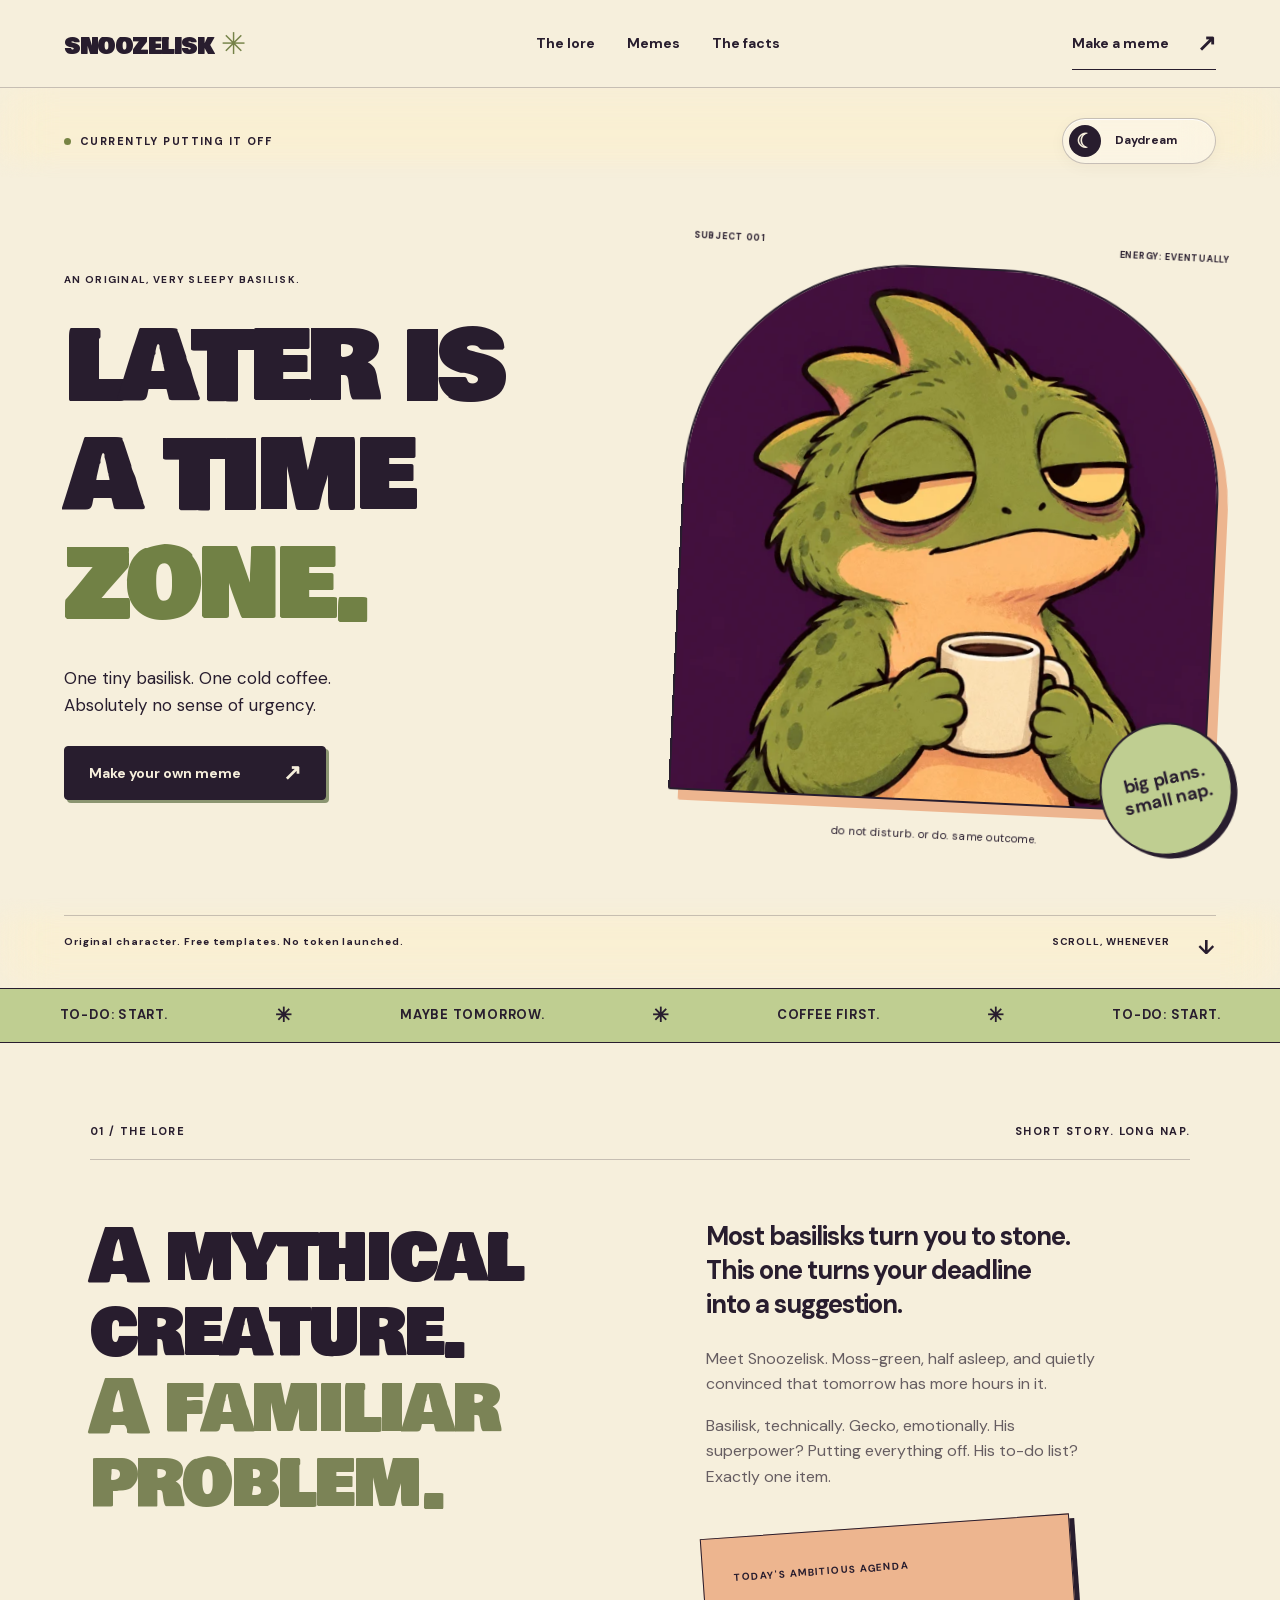
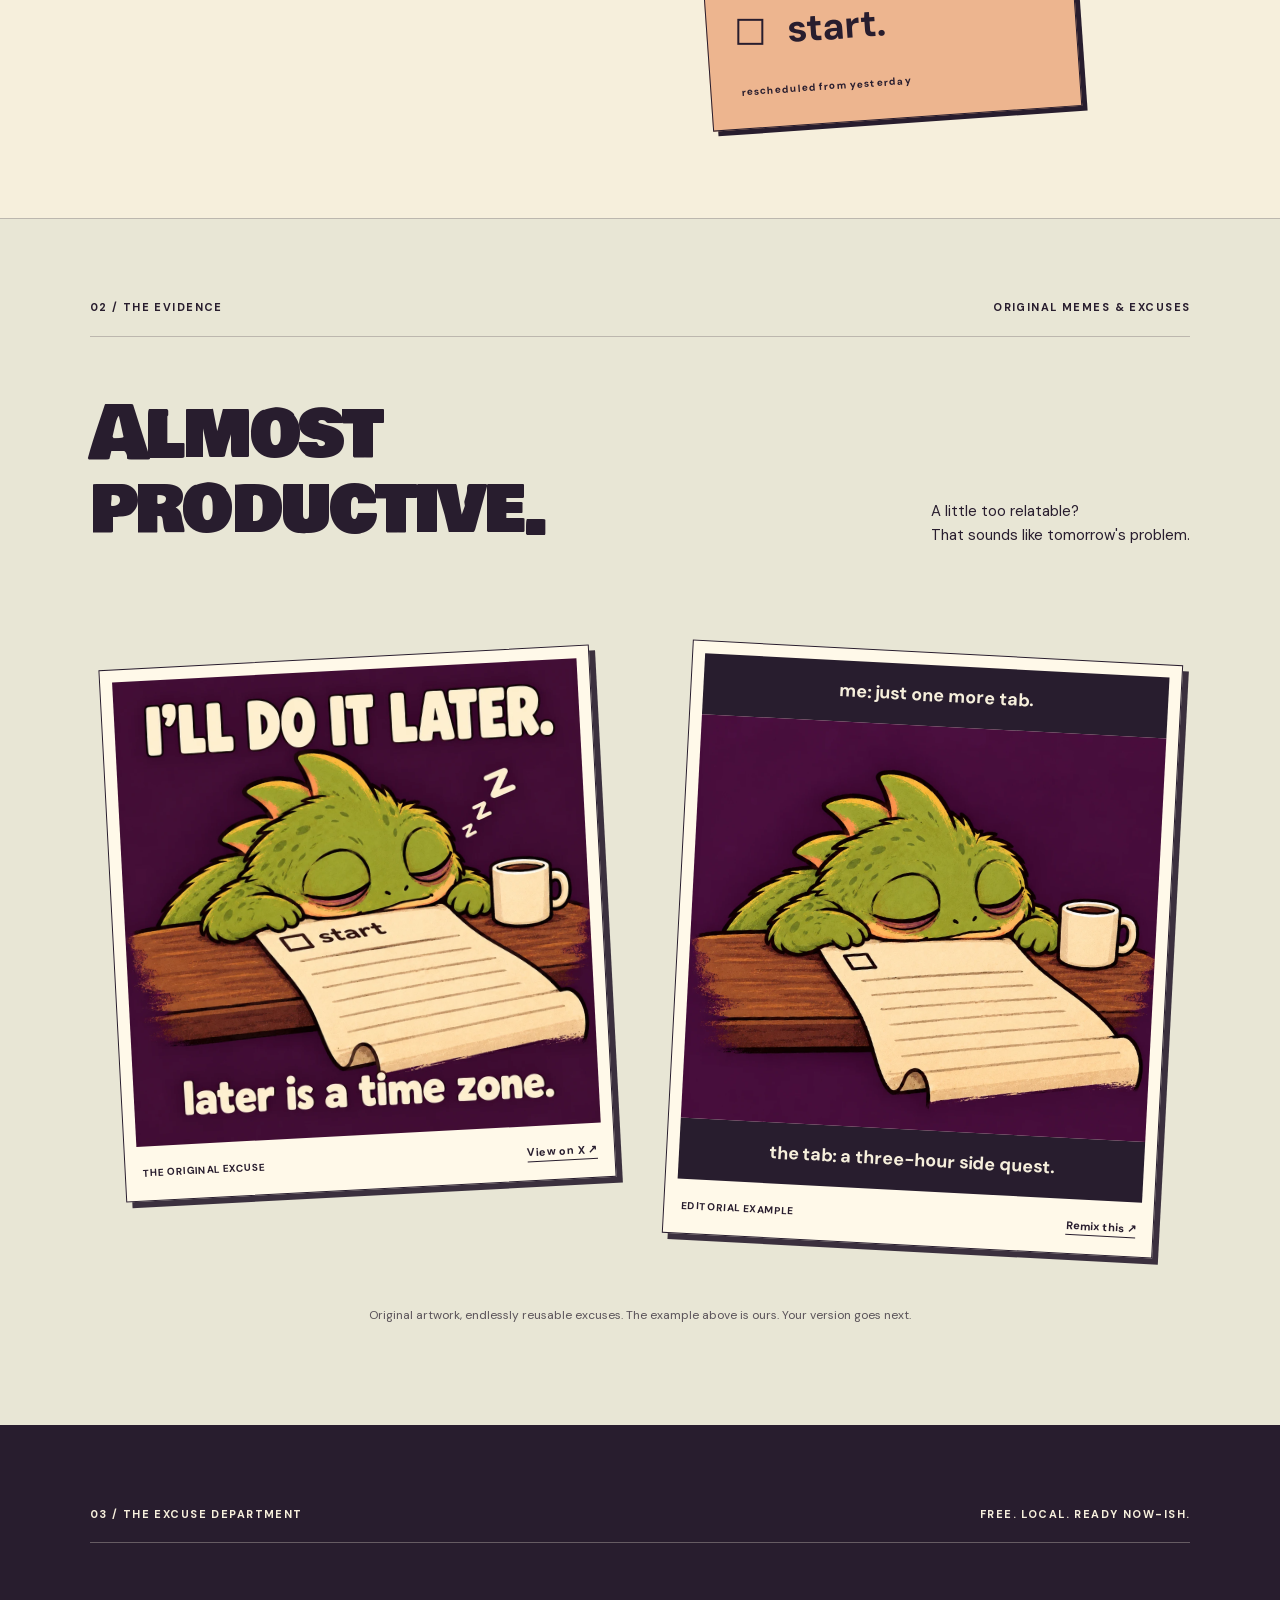
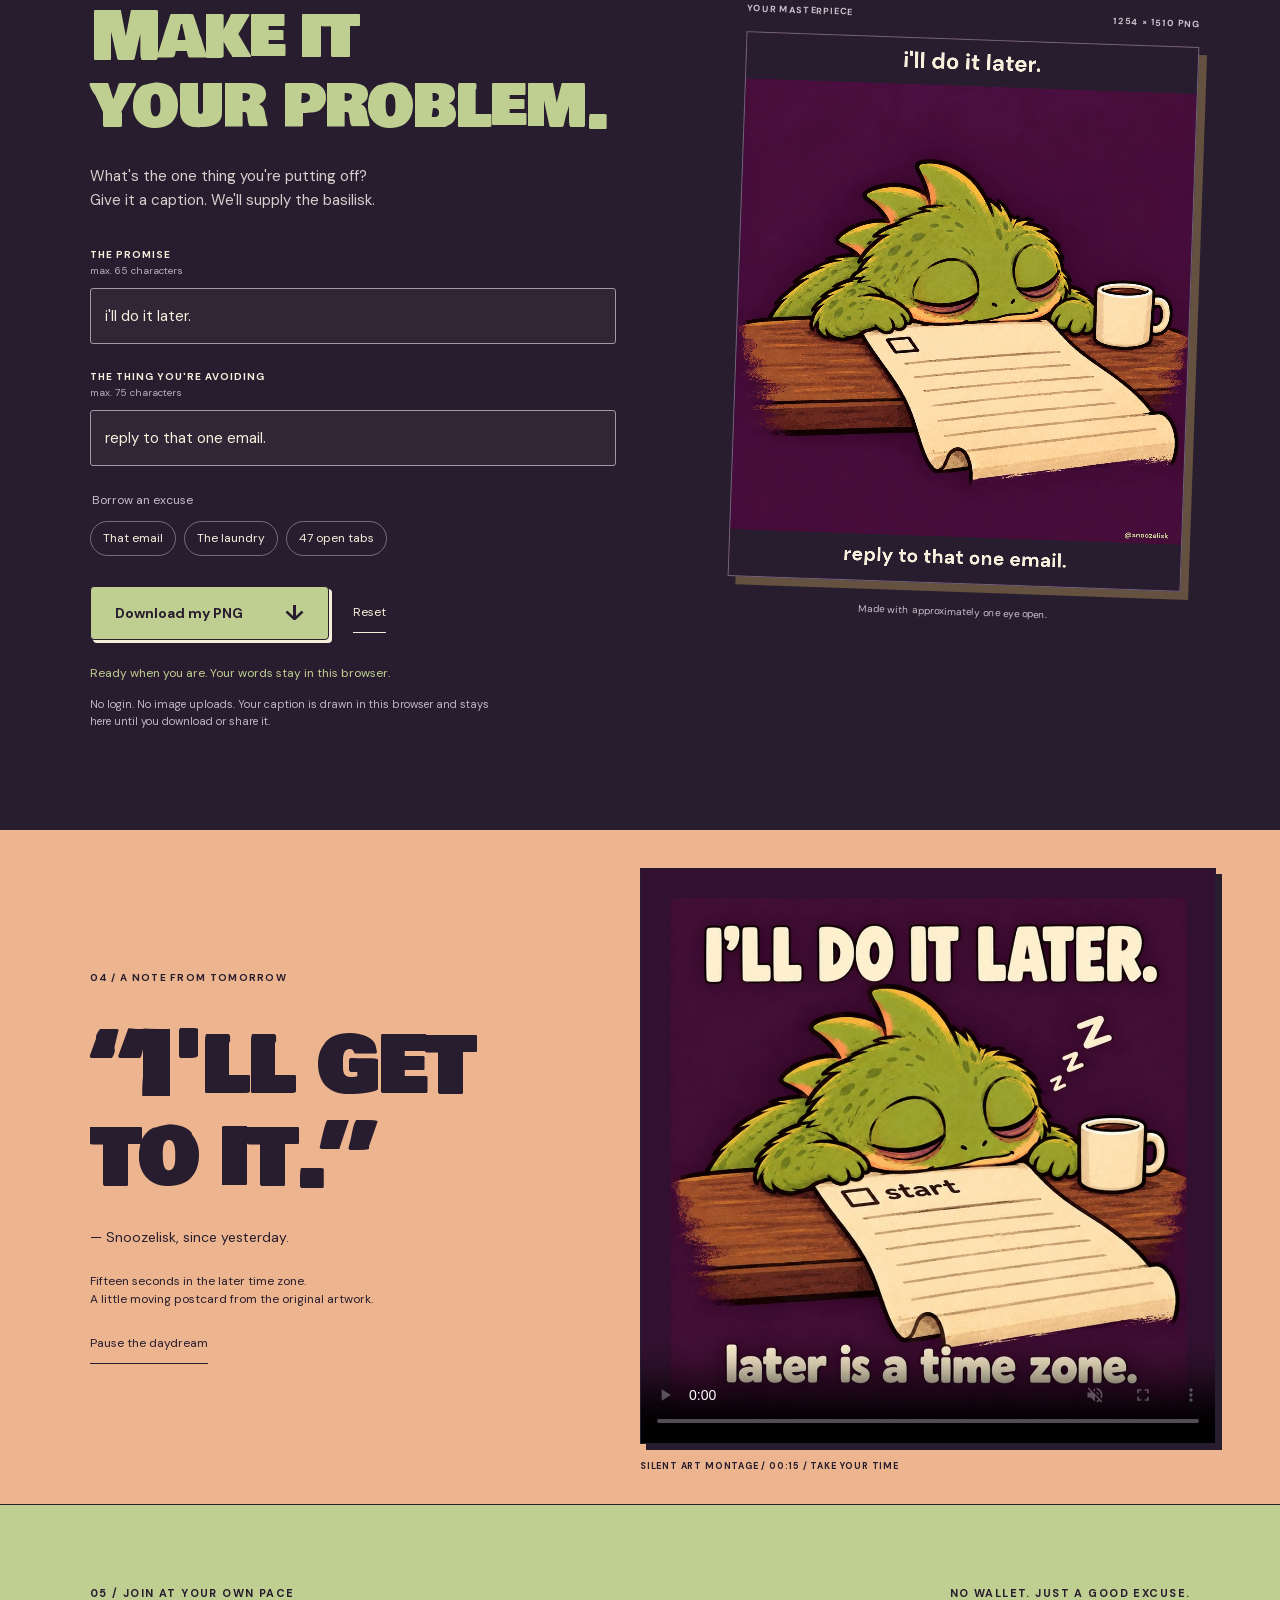
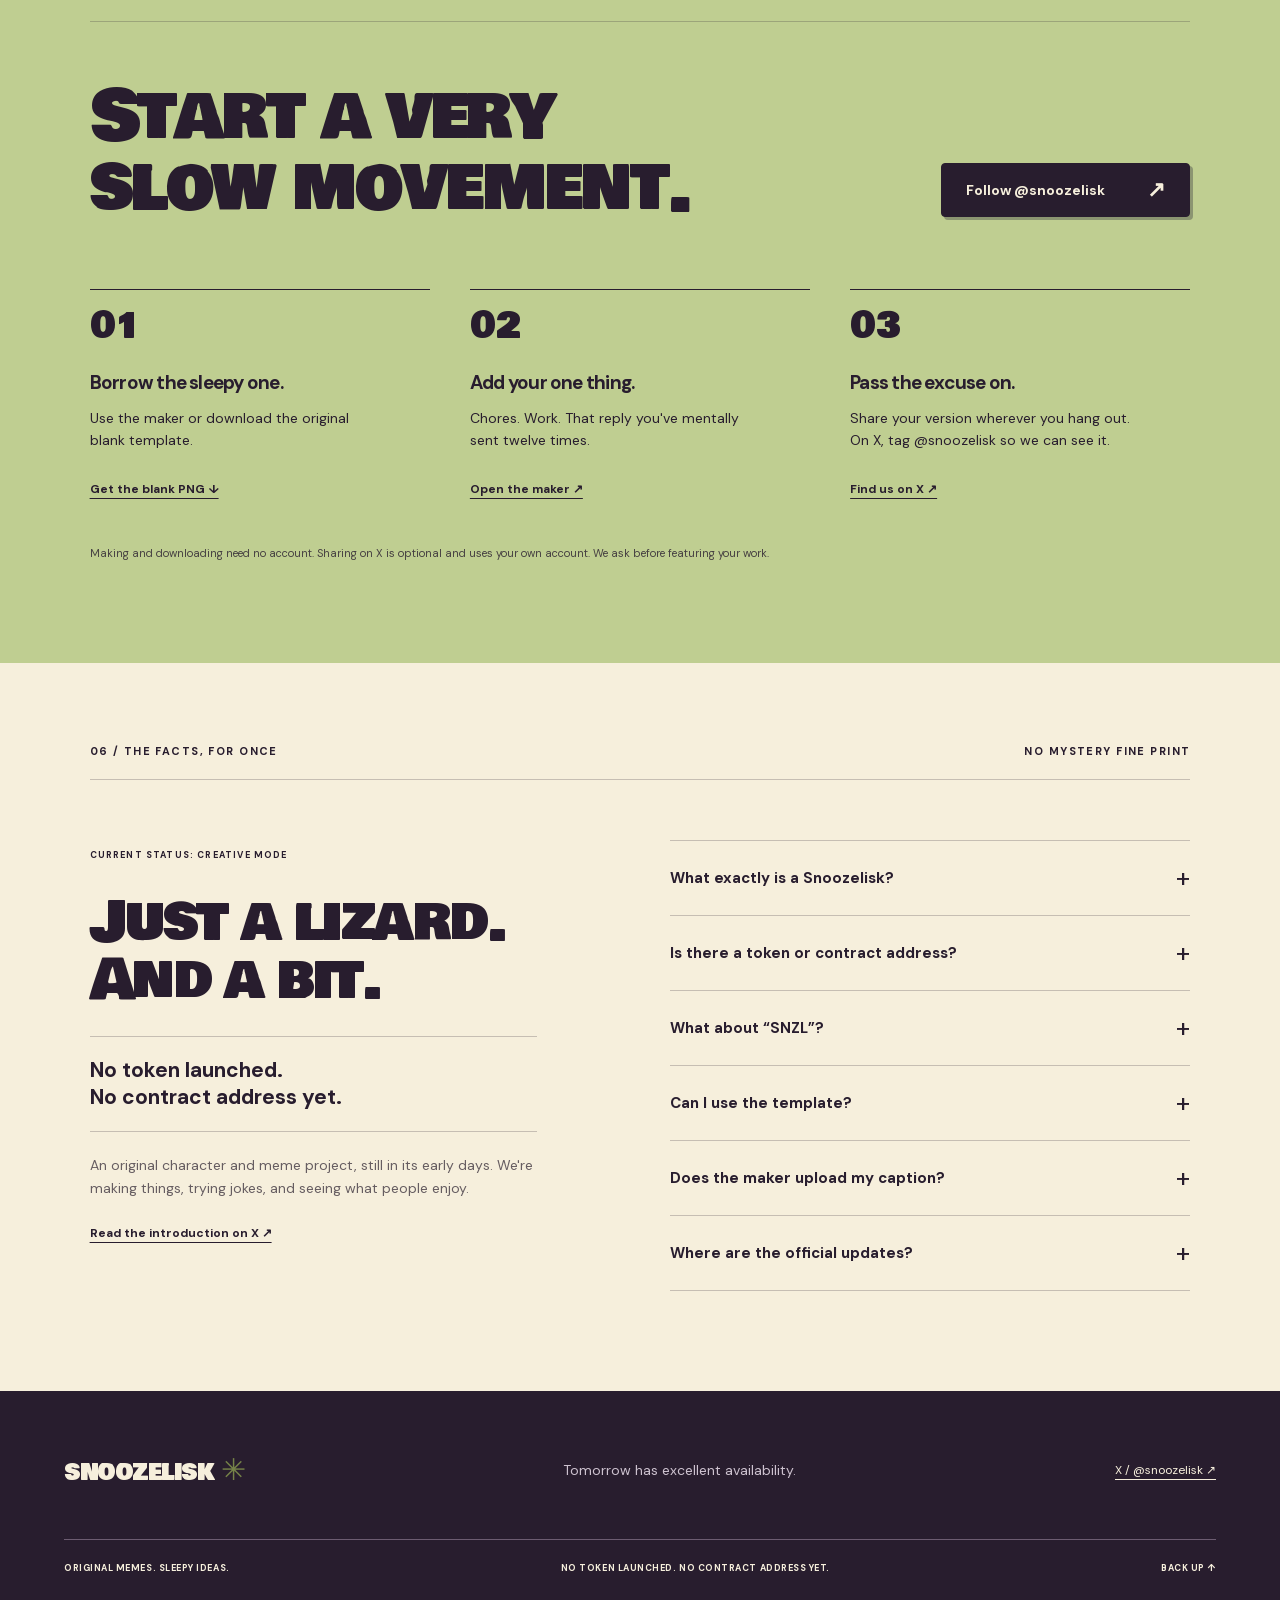
==== index.html @ fc643fb5 "Update Site source" ====
<!doctype html>
<html lang="en" data-theme="day">
<head>
  <meta charset="utf-8">
  <meta name="viewport" content="width=device-width, initial-scale=1">
  <meta name="theme-color" content="#f6efdc">
  <title>SNOOZELISK — later is a time zone.</title>
  <meta name="description" content="Meet the basilisk that puts everything off until tomorrow. Original memes, sleepy ideas, and a free local meme maker. No token launched.">
  <meta property="og:title" content="SNOOZELISK — later is a time zone.">
  <meta property="og:description" content="Original memes. Sleepy ideas. Make your own version. No token launched. No contract address yet.">
  <meta property="og:type" content="website">
  <meta property="og:url" content="https://snoozelisk.wittybead16.chatgpt.site">
  <meta property="og:image" content="https://snoozelisk.wittybead16.chatgpt.site/assets/images/banner.webp">
  <meta name="twitter:card" content="summary_large_image">
  <meta name="twitter:site" content="@snoozelisk">
  <link rel="icon" href="assets/images/favicon.png" type="image/png">
  <link rel="stylesheet" href="assets/fonts/fonts.css">
  <link rel="preload" href="assets/fonts/bowlby-one-sc-400-latin.woff2" as="font" type="font/woff2" crossorigin>
  <link rel="stylesheet" href="style.css">
  <script defer src="script.js"></script>
</head>
<body>
<a class="skip-link" href="#main">Skip to content</a>
<header class="site-header">
  <a class="wordmark" href="#" aria-label="Snoozelisk home">snoozelisk<span aria-hidden="true">✳</span></a>
  <nav aria-label="Main navigation"><a href="#lore">The lore</a><a href="#memes">Memes</a><a href="#status">The facts</a></nav>
  <a class="nav-cta" href="#maker">Make a meme <span aria-hidden="true">↗</span></a>
</header>
<main id="main">
  <section class="hero" aria-labelledby="hero-title">
    <div class="blur-overlay blur-overlay-top"></div><div class="blur-overlay blur-overlay-bottom"></div>
    <div class="hero-bg bg-back" aria-hidden="true"></div><div class="hero-bg bg-front" aria-hidden="true"></div>
    <div class="hero-top"><p class="eyebrow"><span class="status-dot"></span> CURRENTLY PUTTING IT OFF</p>
      <button id="theme-toggle" class="glass-toggle" type="button" aria-pressed="false" aria-label="Toggle night theme"><span class="toggle-orbit" aria-hidden="true">☾</span><span class="toggle-label">Daydream</span></button>
    </div>
    <div class="hero-layout">
      <div class="hero-copy"><p class="eyebrow">AN ORIGINAL, VERY SLEEPY BASILISK.</p><h1 id="hero-title">later is<br>a time<br><span>zone.</span></h1><p class="hero-description">One tiny basilisk. One cold coffee.<br>Absolutely no sense of urgency.</p><a class="button button-dark" href="#maker">Make your own meme <span aria-hidden="true">↗</span></a></div>
      <div class="hero-portrait"><div class="portrait-caption"><span>SUBJECT 001</span><span>ENERGY: EVENTUALLY</span></div><img src="assets/images/avatar.webp" width="640" height="640" alt="Snoozelisk, a sleepy moss-green basilisk holding a coffee cup, with half-closed eyes and a peach belly." fetchpriority="high"><span class="hero-sticker">big plans.<br>small nap.</span><p>do not disturb. or do. same outcome.</p></div>
    </div>
    <div class="hero-bottom"><p>Original character. Free templates. No token launched.</p><a href="#lore">SCROLL, WHENEVER <span aria-hidden="true">↓</span></a></div>
  </section>
  <div class="ticker" aria-hidden="true"><span>TO-DO: START.</span><span>✳</span><span>MAYBE TOMORROW.</span><span>✳</span><span>COFFEE FIRST.</span><span>✳</span><span>TO-DO: START.</span></div>

  <section id="lore" class="lore section-wrap" aria-labelledby="lore-title">
    <div class="section-label"><span>01 / THE LORE</span><span>SHORT STORY. LONG NAP.</span></div>
    <div class="lore-grid"><h2 id="lore-title">A mythical<br>creature.<br><span>A familiar<br>problem.</span></h2><div class="lore-text"><p class="lead">Most basilisks turn you to stone.<br>This one turns your deadline<br>into a suggestion.</p><p>Meet Snoozelisk. Moss-green, half asleep, and quietly convinced that tomorrow has more hours in it.</p><p>Basilisk, technically. Gecko, emotionally. His superpower? Putting everything off. His to-do list? Exactly one item.</p><div class="todo-note"><span class="note-label">TODAY'S AMBITIOUS AGENDA</span><p><span class="checkbox" aria-hidden="true"></span> start.</p><span class="note-foot">rescheduled from yesterday</span></div></div></div>
  </section>

  <section id="memes" class="memes section-wrap" aria-labelledby="memes-title">
    <div class="section-label"><span>02 / THE EVIDENCE</span><span>ORIGINAL MEMES &amp; EXCUSES</span></div>
    <div class="section-heading"><h2 id="memes-title">Almost<br>productive.</h2><p>A little too relatable?<br>That sounds like tomorrow's problem.</p></div>
    <div class="meme-grid"><figure class="meme-card original"><img src="assets/images/original-meme.webp" width="1100" height="1100" alt="Original Snoozelisk meme: I'll do it later. Later is a time zone." loading="lazy"><figcaption><span>THE ORIGINAL EXCUSE</span><a href="https://x.com/snoozelisk/status/2111719798077849655" target="_blank" rel="noopener noreferrer" aria-label="View the original Snoozelisk meme on X, opens a new tab">View on X ↗</a></figcaption></figure>
    <figure class="meme-card example"><div class="example-caption">me: just one more tab.</div><img src="assets/images/template.webp" width="1254" height="1254" alt="Snoozelisk asleep over his unfinished to-do list beside a coffee cup." loading="lazy"><div class="example-caption bottom-caption">the tab: a three-hour side quest.</div><figcaption><span>EDITORIAL EXAMPLE</span><button class="remix-button" type="button" data-remix-headline="me: just one more tab." data-remix-task="the tab: a three-hour side quest.">Remix this ↗</button></figcaption></figure></div>
    <p class="gallery-note">Original artwork, endlessly reusable excuses. The example above is ours. Your version goes next.</p>
  </section>

  <section id="maker" class="maker section-wrap" aria-labelledby="maker-title">
    <div class="section-label"><span>03 / THE EXCUSE DEPARTMENT</span><span>FREE. LOCAL. READY NOW-ISH.</span></div>
    <div class="maker-grid"><div class="maker-controls"><h2 id="maker-title">Make it<br>your problem.</h2><p>What's the one thing you're putting off?<br>Give it a caption. We'll supply the basilisk.</p>
      <div class="maker-form"><label for="meme-headline">THE PROMISE <span>max. 65 characters</span></label><input id="meme-headline" type="text" maxlength="65" value="i'll do it later." autocomplete="off" spellcheck="true"><label for="meme-task">THE THING YOU'RE AVOIDING <span>max. 75 characters</span></label><input id="meme-task" type="text" maxlength="75" value="reply to that one email." autocomplete="off" spellcheck="true"><fieldset><legend>Borrow an excuse</legend><div class="prompt-buttons"><button type="button" data-prompt="reply to that one email." aria-pressed="false">That email</button><button type="button" data-prompt="fold the laundry. eventually." aria-pressed="false">The laundry</button><button type="button" data-prompt="close my 47 open tabs." aria-pressed="false">47 open tabs</button></div></fieldset><div class="maker-actions"><button class="button button-green" id="download-meme" type="button" disabled>Download my PNG <span aria-hidden="true">↓</span></button><button id="reset-meme" class="text-button" type="button">Reset</button></div><p id="maker-status" class="maker-status" role="status">Loading the sleepy one…</p><p class="privacy-note">No login. No image uploads. Your caption is drawn in this browser and stays here until you download or share it.</p></div>
    </div><div class="canvas-wrap"><div class="preview-label"><span>YOUR MASTERPIECE</span><span>1254 × 1510 PNG</span></div><canvas id="meme-canvas" width="1254" height="1510" role="img" aria-label="Live meme preview. Your promise appears above Snoozelisk and your task appears below.">Your browser does not support the canvas preview. You can download the blank template instead.</canvas><p>Made with approximately one eye open.</p></div></div>
    <noscript><p>The meme maker needs JavaScript to draw your caption locally. <a href="assets/images/snoozelisk-template.png" download>Download the blank template</a> and add your own text.</p></noscript>
  </section>

  <section class="field-note" aria-labelledby="field-title"><div class="field-copy"><p class="eyebrow">04 / A NOTE FROM TOMORROW</p><h2 id="field-title">“I'll get<br>to it.”</h2><p>— Snoozelisk, since yesterday.</p><p class="film-description">Fifteen seconds in the later time zone.<br>A little moving postcard from the original artwork.</p><button class="text-button" id="motion-toggle" type="button" aria-pressed="false">Pause the daydream</button></div><div class="film-wrap"><video id="brand-film" width="1080" height="1080" poster="assets/images/film-poster.jpg" preload="none" muted loop playsinline controls aria-label="Silent fifteen-second Snoozelisk art montage"><source src="assets/videos/brand-animatic.mp4" type="video/mp4">Your browser does not support this video. The original art is shown in the meme gallery.</video><p>SILENT ART MONTAGE / 00:15 / TAKE YOUR TIME</p></div></section>

  <section id="join" class="join section-wrap" aria-labelledby="join-title"><div class="section-label"><span>05 / JOIN AT YOUR OWN PACE</span><span>NO WALLET. JUST A GOOD EXCUSE.</span></div><div class="join-top"><h2 id="join-title">Start a very<br>slow movement.</h2><a class="button button-dark" href="https://x.com/snoozelisk" target="_blank" rel="noopener noreferrer">Follow @snoozelisk <span aria-hidden="true">↗</span><span class="sr-only"> on X, opens a new tab</span></a></div><ol class="join-steps"><li><span>01</span><h3>Borrow the sleepy one.</h3><p>Use the maker or download the original blank template.</p><a href="assets/images/snoozelisk-template.png" download>Get the blank PNG ↓</a></li><li><span>02</span><h3>Add your one thing.</h3><p>Chores. Work. That reply you've mentally sent twelve times.</p><a href="#maker">Open the maker ↗</a></li><li><span>03</span><h3>Pass the excuse on.</h3><p>Share your version wherever you hang out. On X, tag @snoozelisk so we can see it.</p><a href="https://x.com/snoozelisk" target="_blank" rel="noopener noreferrer">Find us on X ↗<span class="sr-only">, opens a new tab</span></a></li></ol><p class="join-foot">Making and downloading need no account. Sharing on X is optional and uses your own account. We ask before featuring your work.</p></section>

  <section id="status" class="facts section-wrap" aria-labelledby="facts-title"><div class="section-label"><span>06 / THE FACTS, FOR ONCE</span><span>NO MYSTERY FINE PRINT</span></div><div class="facts-grid"><div class="status-card"><span class="eyebrow">CURRENT STATUS: CREATIVE MODE</span><h2 id="facts-title">Just a lizard.<br>And a bit.</h2><p class="status-statement">No token launched.<br>No contract address yet.</p><p>An original character and meme project, still in its early days. We're making things, trying jokes, and seeing what people enjoy.</p><a href="https://x.com/snoozelisk/status/2111719684890632673" target="_blank" rel="noopener noreferrer">Read the introduction on X ↗<span class="sr-only">, opens a new tab</span></a></div><div class="faq"><details><summary>What exactly is a Snoozelisk?</summary><p>A newly created sleepy basilisk with one superpower: postponing everything until tomorrow. Original artwork, everyday procrastination, and open meme templates.</p></details><details><summary>Is there a token or contract address?</summary><p>No. No token has been launched and no contract address exists for this project. This site has no wallet connection, token sale, or price chart. There is no promised launch date.</p></details><details><summary>What about “SNZL”?</summary><p>SNZL is only a possible ticker idea. It does not identify a launched Snoozelisk token. A name or ticker alone is never an official project announcement.</p></details><details><summary>Can I use the template?</summary><p>Yes, make and share your own Snoozelisk memes with these templates. Credit @snoozelisk and don't imply official endorsement. For commercial use, contact the project through the official X account first.</p></details><details><summary>Does the maker upload my caption?</summary><p>No. The maker draws the image locally in your browser. There is no login, upload endpoint, or analytics script. Only downloading creates a file on your device. The hosting platform may process operational access data.</p></details><details><summary>Where are the official updates?</summary><p>On <a href="https://x.com/snoozelisk" target="_blank" rel="noopener noreferrer">@snoozelisk on X<span class="sr-only">, opens a new tab</span></a>. We don't announce updates through unsolicited DMs. This page makes no claims about popularity, partnerships, or future returns.</p></details></div></div></section>
</main>
<footer class="site-footer"><div class="footer-top"><a class="wordmark" href="#">snoozelisk<span aria-hidden="true">✳</span></a><p>Tomorrow has excellent availability.</p><a href="https://x.com/snoozelisk" target="_blank" rel="noopener noreferrer">X / @snoozelisk ↗<span class="sr-only">, opens a new tab</span></a></div><div class="footer-bottom"><span>ORIGINAL MEMES. SLEEPY IDEAS.</span><span>NO TOKEN LAUNCHED. NO CONTRACT ADDRESS YET.</span><a href="#main">BACK UP ↑</a></div></footer>
</body></html>
---- assets/fonts/fonts.css ----
/* Self-hosted via download-google-fonts skill. Do not edit manually. */

@font-face {
  font-family: 'Bowlby One SC';
  font-style: normal;
  font-weight: 400;
  font-display: swap;
  src: url(./bowlby-one-sc-400-latin.woff2) format('woff2');
  unicode-range: U+0000-00FF, U+0131, U+0152-0153, U+02BB-02BC, U+02C6, U+02DA, U+02DC, U+0304, U+0308, U+0329, U+2000-206F, U+20AC, U+2122, U+2191, U+2193, U+2212, U+2215, U+FEFF, U+FFFD;
}

@font-face {
  font-family: 'DM Sans';
  font-style: normal;
  font-weight: 400;
  font-display: swap;
  src: url(./dm-sans-400-latin.woff2) format('woff2');
  unicode-range: U+0000-00FF, U+0131, U+0152-0153, U+02BB-02BC, U+02C6, U+02DA, U+02DC, U+0304, U+0308, U+0329, U+2000-206F, U+20AC, U+2122, U+2191, U+2193, U+2212, U+2215, U+FEFF, U+FFFD;
}

@font-face {
  font-family: 'DM Sans';
  font-style: normal;
  font-weight: 700;
  font-display: swap;
  src: url(./dm-sans-700-latin.woff2) format('woff2');
  unicode-range: U+0000-00FF, U+0131, U+0152-0153, U+02BB-02BC, U+02C6, U+02DA, U+02DC, U+0304, U+0308, U+0329, U+2000-206F, U+20AC, U+2122, U+2191, U+2193, U+2212, U+2215, U+FEFF, U+FFFD;
}
---- style.css ----
:root{--cream:#f6efdc;--ink:#281d2e;--moss:#bfce91;--peach:#edb58f;--paper:#fff9e9;--muted:#665d61;--line:rgba(40,29,46,.23);--pull-easing:cubic-bezier(.32,0,.67,0);--return-easing:cubic-bezier(.175,.885,.32,1.4);--active-toggle:#f5f8ea;color-scheme:light;--page:var(--cream);--foreground:var(--ink)}
*{box-sizing:border-box}html{scroll-behavior:smooth;scroll-padding-top:90px}body{margin:0;background:var(--page);color:var(--foreground);font:400 16px/1.6 'DM Sans',sans-serif;-webkit-font-smoothing:antialiased}button,input{font:inherit}a{color:inherit;text-underline-offset:5px}button,a{-webkit-tap-highlight-color:transparent}button{cursor:pointer}button:disabled{cursor:wait;opacity:.65}img,video{max-width:100%;display:block}img{height:auto}h1,h2,h3,p,figure{margin:0}h1,h2{font-family:'Bowlby One SC',sans-serif;font-weight:400;line-height:1.03;letter-spacing:-.045em}h2{font-size:clamp(44px,5.7vw,84px)}h3{font-size:22px;line-height:1.25}a:focus-visible,button:focus-visible,input:focus-visible,summary:focus-visible{outline:3px solid currentColor;outline-offset:6px}.sr-only{position:absolute;width:1px;height:1px;padding:0;overflow:hidden;clip:rect(0,0,0,0);white-space:nowrap;border:0}.skip-link{position:fixed;top:-100px;left:20px;padding:12px;background:var(--moss);color:var(--ink);z-index:99}.skip-link:focus{top:10px}.site-header{height:88px;padding:0 5%;display:flex;align-items:center;justify-content:space-between;border-bottom:1px solid var(--line);gap:24px;background:var(--page)}.wordmark{font-family:'Bowlby One SC',sans-serif;text-decoration:none;font-size:25px;letter-spacing:-1.5px;white-space:nowrap}.wordmark span{color:#758248;margin-left:8px;font-size:30px}.site-header nav{display:flex;gap:32px;font-size:14px;font-weight:700}.site-header nav a{text-decoration:none}.site-header nav a:hover{text-decoration:underline}.nav-cta{font-size:14px;font-weight:700;text-decoration:none;display:flex;gap:28px;align-items:center;border-bottom:1px solid;padding:8px 0}.nav-cta span{font-size:23px}.eyebrow,.section-label,.hero-bottom,.portrait-caption,.preview-label,.footer-bottom{font-size:11px;font-weight:700;letter-spacing:.13em;line-height:1.5}.hero{position:relative;width:100%;height:100vh;min-height:790px;max-height:1160px;overflow:hidden;padding:30px 5% 26px;display:flex;flex-direction:column;background:var(--cream);color:var(--ink)}.hero-bg{position:absolute;inset:0;background-size:cover;background-position:center;z-index:1;pointer-events:none}.bg-back{background-color:#e8dec9}.bg-front{background:var(--cream)}.bg-front{transition:transform .5s var(--return-easing),opacity .5s ease}.pull-down{transform:translateY(20vh) scale(1.1)!important;opacity:.8!important;transition:transform .3s var(--pull-easing),opacity .3s ease!important}.blur-overlay{position:absolute;left:0;width:100%;height:10vh;z-index:2;pointer-events:none;backdrop-filter:blur(25px) saturate(1.5);-webkit-backdrop-filter:blur(25px) saturate(1.5)}.blur-overlay-top{top:0;mask-image:linear-gradient(to bottom,black 70%,transparent 100%);-webkit-mask-image:linear-gradient(to bottom,black 70%,transparent 100%)}.blur-overlay-bottom{bottom:0;mask-image:linear-gradient(to top,black 70%,transparent 100%);-webkit-mask-image:linear-gradient(to top,black 70%,transparent 100%)}.hero-top,.hero-layout,.hero-bottom{position:relative;z-index:3}.hero-top{display:flex;align-items:center;justify-content:space-between}.hero-top .eyebrow{display:flex;align-items:center;gap:9px}.status-dot{display:inline-block;width:7px;height:7px;border-radius:100%;background:#778444}.glass-toggle{display:flex;align-items:center;gap:14px;min-width:154px;padding:6px 18px 6px 6px;border:1px solid rgba(40,29,46,.25);border-radius:100px;background:rgba(255,255,255,.35);box-shadow:inset 0 1px 0 rgba(255,255,255,.8),0 3px 16px rgba(40,29,46,.04);backdrop-filter:blur(16px);-webkit-backdrop-filter:blur(16px);font-size:12px;font-weight:700;color:inherit}.toggle-orbit{width:32px;height:32px;background:var(--ink);color:var(--cream);border-radius:50%;display:grid;place-items:center;font-size:20px}.hero-layout{display:grid;grid-template-columns:1fr 1fr;gap:7%;align-items:center;flex:1;padding:26px 0 32px}.hero-copy>.eyebrow{margin-bottom:25px;font-size:10px}.hero h1{font-size:clamp(78px,8.6vw,138px);line-height:.99;letter-spacing:-.055em}.hero h1 span{color:#718145}.hero-description{margin:26px 0 28px;font-size:17px;line-height:1.55}.button{min-height:54px;display:inline-flex;align-items:center;justify-content:space-between;gap:42px;padding:15px 24px;border:1.5px solid var(--ink);border-radius:4px;text-decoration:none;font-size:14px;font-weight:700;box-shadow:3px 3px 0 var(--ink);transition:transform .2s,box-shadow .2s}.button:hover{transform:translate(2px,2px);box-shadow:1px 1px 0 var(--ink)}.button span[aria-hidden]{font-size:22px;line-height:1}.button-dark{background:var(--ink);color:var(--cream);box-shadow:3px 3px 0 #8b9571}.button-green{background:var(--moss);color:var(--ink);box-shadow:3px 3px 0 var(--cream)}.hero-portrait{position:relative;transform:rotate(2.7deg);margin-top:14px}.hero-portrait>img{width:100%;border:2px solid var(--ink);border-radius:42% 42% 2px 2px;box-shadow:10px 10px 0 var(--peach)}.portrait-caption{display:flex;justify-content:space-between;font-size:9px;letter-spacing:.08em;margin-bottom:12px}.hero-portrait>p{font-size:11px;text-align:center;margin-top:25px;letter-spacing:.04em}.hero-sticker{position:absolute;right:-28px;bottom:0;display:grid;align-content:center;text-align:center;width:133px;height:133px;background:var(--moss);color:var(--ink);border:2px solid var(--ink);border-radius:50%;font-size:18px;line-height:1.15;font-weight:700;transform:rotate(-16deg);box-shadow:4px 4px 0 var(--ink)}.hero-bottom{display:flex;justify-content:space-between;border-top:1px solid var(--line);padding-top:18px;font-size:10px;letter-spacing:.09em}.hero-bottom a{text-decoration:none;display:flex;gap:28px}.hero-bottom a span{font-size:19px}.ticker{display:flex;justify-content:space-around;gap:36px;padding:16px 24px;background:var(--moss);color:var(--ink);border-top:1.5px solid var(--ink);border-bottom:1.5px solid var(--ink);overflow:hidden;white-space:nowrap;font-size:13px;letter-spacing:.06em;font-weight:700}.ticker span:nth-child(even){font-size:20px;line-height:1}.section-wrap{padding:80px 7% 100px}.section-label{display:flex;justify-content:space-between;padding-bottom:20px;border-bottom:1px solid var(--line);margin-bottom:60px}.lore-grid{display:grid;grid-template-columns:1fr 1fr;gap:12%}.lore h2 span{color:#7b8356}.lore-text .lead{font-size:26px;line-height:1.3;letter-spacing:-.04em;font-weight:700;margin-bottom:24px}.lore-text>p:not(.lead){max-width:410px;color:var(--muted);margin-bottom:16px}.todo-note{padding:25px 30px;margin:36px 4% 0 0;max-width:370px;background:var(--peach);color:var(--ink);transform:rotate(-4deg);border:1px solid var(--ink);box-shadow:5px 5px 0 var(--ink)}.note-label,.note-foot{font-size:10px;letter-spacing:.09em;font-weight:700}.todo-note p{font-size:38px;font-weight:700;line-height:1.3;margin:20px 0}.checkbox{display:inline-block;width:26px;height:26px;border:2px solid;margin-right:15px;transform:rotate(4deg)}.memes{background:#e8e6d5;color:var(--ink);border-top:1px solid var(--line)}.section-heading{display:flex;align-items:flex-end;justify-content:space-between;gap:32px;margin-bottom:55px}.section-heading>p{font-size:15px;max-width:300px}.meme-grid{display:grid;grid-template-columns:1fr 1fr;gap:7%;align-items:center;padding:0 2%}.meme-card{background:var(--paper);padding:12px 12px 0;border:1.5px solid var(--ink);box-shadow:6px 6px 0 rgba(40,29,46,.9);transform:rotate(-3deg)}.meme-card.example{transform:rotate(3deg);margin-top:50px}.meme-card img{width:100%}.meme-card figcaption{padding:18px 5px;display:flex;align-items:center;justify-content:space-between;gap:12px;font-size:10px;font-weight:700;letter-spacing:.04em}.meme-card figcaption a{font-size:11px;white-space:nowrap}.example-caption{background:var(--ink);color:var(--cream);padding:16px 8px;text-align:center;font-size:clamp(12px,1.4vw,20px);font-weight:700}.example img{margin:0;aspect-ratio:1.15;object-fit:cover}.gallery-note{font-size:12px;text-align:center;margin-top:60px;color:#5a5359}.maker{background:var(--ink);color:var(--cream);border-top:1.5px solid var(--ink)}.maker .section-label{--line:rgba(246,239,220,.3)}.maker-grid{display:grid;grid-template-columns:1fr .86fr;gap:11%;align-items:start}.maker h2{font-size:clamp(43px,5.2vw,76px);color:var(--moss)}.maker-controls>p{margin-top:24px;font-size:15px;color:#d7cfce}.maker-form{margin-top:35px}.maker-form label{display:block;font-size:10px;font-weight:700;letter-spacing:.1em;margin-bottom:9px}.maker-form label span{display:block;color:#b7aeb8;font-size:10px;font-weight:400;letter-spacing:0}.maker-form input{width:100%;padding:15px 14px;border:1px solid #a199a4;background:rgba(255,255,255,.04);color:var(--cream);border-radius:3px;margin-bottom:25px;min-height:52px;font-size:15px}.maker-form input:focus-visible{outline-color:var(--moss)}fieldset{border:0;padding:0;margin:0 0 30px}legend{font-size:12px;color:#c5bbc8;margin-bottom:10px}.prompt-buttons{display:flex;gap:8px;flex-wrap:wrap}.prompt-buttons button{padding:7px 12px;border:1px solid #786b7f;background:transparent;color:var(--cream);border-radius:100px;font-size:12px}.prompt-buttons button:hover,.prompt-buttons button[aria-pressed=true]{background:var(--cream);color:var(--ink)}.maker-actions{display:flex;gap:24px;align-items:center}.text-button{padding:10px 0;border:0;border-bottom:1px solid;background:none;color:inherit;font-size:12px}.maker-status{font-size:12px;color:var(--moss);margin-top:24px;min-height:20px}.privacy-note{font-size:11px;color:#bfb4c5;max-width:410px;margin-top:12px;line-height:1.55}.canvas-wrap{transform:rotate(2deg);padding-top:7px}.canvas-wrap canvas{width:100%;height:auto;display:block;border:1px solid #716378;box-shadow:8px 8px 0 #645140;background:#3e2042}.preview-label{display:flex;justify-content:space-between;font-size:9px;letter-spacing:.09em;margin-bottom:15px;color:#ccc1cd}.canvas-wrap>p{text-align:center;font-size:10px;margin-top:20px;color:#c8bdc9}.field-note{display:grid;grid-template-columns:1fr 1fr;background:var(--peach);color:var(--ink);align-items:center;border-bottom:1.5px solid var(--ink)}.field-copy{padding:55px 14%}.field-copy .eyebrow{font-size:10px}.field-copy h2{font-size:clamp(60px,7vw,110px);margin-top:34px}.field-copy>p:not(.eyebrow){font-size:14px;margin-top:23px}.field-copy .film-description{font-size:12px!important;line-height:1.5}.field-copy .text-button{margin-top:16px}.film-wrap{padding:38px 10% 30px 0}.film-wrap video{width:100%;height:auto;aspect-ratio:1;border:1.5px solid var(--ink);box-shadow:6px 6px 0 var(--ink);background:var(--ink)}.film-wrap>p{font-size:9px;letter-spacing:.09em;font-weight:700;margin-top:15px}.join{background:var(--moss);color:var(--ink)}.join-top{display:flex;justify-content:space-between;gap:35px;align-items:flex-end}.join-top .button{margin-bottom:7px}.join h2{font-size:clamp(46px,5.4vw,80px)}.join-steps{list-style:none;padding:0;margin:65px 0 0;display:grid;grid-template-columns:repeat(3,1fr);gap:40px}.join-steps li{border-top:1px solid var(--ink);padding-top:18px}.join-steps li>span{font-family:'Bowlby One SC',sans-serif;font-size:35px;line-height:1}.join-steps h3{margin-top:26px;font-size:19px;letter-spacing:-.04em}.join-steps p{margin:12px 0 23px;font-size:14px;max-width:280px}.join-steps a{font-size:12px;font-weight:700}.join-foot{font-size:11px;margin-top:45px;max-width:700px;opacity:.8}.facts-grid{display:grid;grid-template-columns:.86fr 1fr;gap:12%}.status-card h2{font-size:clamp(40px,4.4vw,64px);margin:27px 0}.status-card .eyebrow{font-size:9px}.status-statement{font-size:21px;font-weight:700;line-height:1.3;padding:20px 0;border-top:1px solid var(--line);border-bottom:1px solid var(--line);margin-bottom:22px}.status-card>p:not(.status-statement){font-size:14px;color:var(--muted)}.status-card>a{font-size:12px;display:inline-block;margin-top:25px;font-weight:700}.faq details{border-bottom:1px solid var(--line)}.faq details:first-child{border-top:1px solid var(--line)}.faq summary{list-style:none;cursor:pointer;display:flex;justify-content:space-between;align-items:center;gap:30px;padding:24px 0;font-size:15px;font-weight:700;line-height:1.3}.faq summary::-webkit-details-marker{display:none}.faq summary:after{content:'+';font-size:26px;font-weight:400;line-height:1}.faq details[open] summary:after{content:'−'}.faq details>p{font-size:14px;color:var(--muted);padding-bottom:25px}.site-footer{padding:55px 5% 25px;background:var(--ink);color:var(--cream)}.footer-top{display:flex;align-items:center;justify-content:space-between;gap:25px;padding-bottom:45px}.footer-top p{font-size:14px;color:#cdc2cf}.footer-top>a:last-child{font-size:12px}.footer-bottom{display:flex;justify-content:space-between;gap:24px;border-top:1px solid #6c5c71;padding-top:22px;font-size:9px;letter-spacing:.06em}.footer-bottom a{text-decoration:none}.hero-copy{animation:arrive .7s both}.hero-portrait{animation:arrive .8s .1s both}@keyframes arrive{from{opacity:0;translate:0 16px}to{opacity:1;translate:0 0}}
html[data-theme=night]{--page:#302437;--foreground:#f6efdc;--muted:#c4b9c9;--line:rgba(246,239,220,.25);color-scheme:dark}html[data-theme=night] .hero{background:#302437;color:var(--cream)}html[data-theme=night] .bg-front{background:#302437}html[data-theme=night] .bg-back{background:#574661}html[data-theme=night] .hero h1 span{color:var(--moss)}html[data-theme=night] .hero .button-dark{background:var(--moss);color:var(--ink)}html[data-theme=night] .glass-toggle{border-color:#82728b;background:rgba(246,239,220,.08)}html[data-theme=night] .toggle-orbit{background:var(--cream);color:var(--ink)}html[data-theme=night] .lore h2 span{color:var(--moss)}html[data-theme=night] .lore .todo-note{box-shadow:5px 5px 0 #9c8975}html[data-theme=night] .memes .section-label,html[data-theme=night] .join .section-label{border-color:rgba(40,29,46,.3)}
@media(min-width:1650px){.hero{padding-left:max(5%,calc((100% - 1480px)/2));padding-right:max(5%,calc((100% - 1480px)/2))}.section-wrap{padding-left:max(7%,calc((100% - 1400px)/2));padding-right:max(7%,calc((100% - 1400px)/2))}}
@media(max-width:1050px){.site-header{padding:0 5%;height:76px}.site-header nav{gap:20px}.hero{height:auto;min-height:780px;padding-top:24px}.hero-layout{gap:6%;padding-top:50px;padding-bottom:60px}.hero h1{font-size:clamp(80px,10.5vw,110px)}.hero-portrait{margin-top:0}.hero-sticker{width:105px;height:105px;font-size:15px;right:-10px;bottom:15px}.hero-description{font-size:15px}.hero-copy>.eyebrow{font-size:9px}.section-wrap{padding:65px 6% 80px}.section-label{margin-bottom:45px}.lore-grid{gap:7%}.lore-text .lead{font-size:23px}.maker-grid{gap:6%;grid-template-columns:1fr .9fr}.maker-actions{gap:20px}.maker-actions .button{padding:14px;gap:24px;font-size:12px}.join-top{align-items:flex-start;flex-direction:column}.join-steps{gap:24px}.facts-grid{gap:7%}.footer-top{flex-wrap:wrap}.footer-top .wordmark{font-size:22px}.footer-top p{font-size:12px}}
@media(max-width:700px){.site-header{height:72px;gap:14px}.wordmark{font-size:20px}.wordmark span{font-size:23px;margin-left:4px}.site-header nav{display:none}.nav-cta{font-size:12px;gap:15px}.nav-cta span{font-size:20px}.hero{min-height:0;max-height:none;height:auto;padding:20px 6% 24px}.hero-top>.eyebrow{font-size:8px;letter-spacing:.08em;gap:6px}.glass-toggle{min-width:123px;gap:9px;font-size:10px;padding:4px 11px 4px 4px}.toggle-orbit{width:27px;height:27px;font-size:17px}.hero-layout{grid-template-columns:1fr;padding:32px 0 28px;gap:42px}.hero-copy>.eyebrow{margin-bottom:18px;font-size:9px}.hero h1{font-size:clamp(76px,18vw,116px);line-height:.98}.hero h1 br:nth-of-type(2){display:none}.hero h1 span:before{content:' '}.hero-description{margin:20px 0 24px;font-size:15px}.hero-portrait{width:80%;max-width:360px;justify-self:center;transform:rotate(2deg);margin-bottom:24px}.portrait-caption{font-size:7px}.hero-portrait>p{font-size:9px;margin-top:20px}.hero-sticker{width:95px;height:95px;right:-24px;bottom:5px;font-size:14px}.hero-bottom{align-items:start;gap:25px;font-size:8px;letter-spacing:.04em}.hero-bottom>p{max-width:160px}.hero-bottom>a{white-space:nowrap;gap:8px}.ticker{padding:14px 15px;justify-content:flex-start;gap:30px;font-size:10px}.ticker span:nth-child(even){font-size:16px}.section-wrap{padding:45px 6% 60px}.section-label{font-size:8px;letter-spacing:.08em;gap:20px;margin-bottom:35px;padding-bottom:15px}.section-label span:last-child{text-align:right}h2{font-size:clamp(40px,10.5vw,65px)}.lore-grid{grid-template-columns:1fr;gap:32px}.lore h2 br:nth-of-type(2){display:none}.lore h2 span:before{content:' '}.lore-text .lead{font-size:23px;line-height:1.35}.lore-text>p:not(.lead){font-size:14px;max-width:none}.todo-note{margin:32px 10px 0 6px;max-width:100%;padding:22px 25px}.section-heading{align-items:start;flex-direction:column;gap:20px;margin-bottom:35px}.section-heading>p{font-size:14px}.meme-grid{grid-template-columns:1fr;gap:35px;padding:0 3%}.meme-card.example{margin-top:10px}.meme-card figcaption{font-size:8px;padding:15px 3px}.meme-card figcaption a{font-size:10px}.example-caption{font-size:16px}.gallery-note{font-size:11px;margin-top:35px}.maker-grid{grid-template-columns:1fr;gap:40px}.maker h2{font-size:clamp(42px,11vw,66px)}.maker-controls>p{font-size:14px;margin-top:20px}.maker-form{margin-top:28px}.maker-actions .button{font-size:14px;padding:15px 20px;gap:30px}.canvas-wrap{margin:0 8px}.privacy-note{max-width:none}.field-note{grid-template-columns:1fr}.field-copy{padding:45px 6% 25px}.field-copy h2{font-size:74px;margin-top:25px}.field-copy h2 br{display:none}.field-copy>.eyebrow{font-size:9px}.field-copy>p:not(.eyebrow){margin-top:17px}.film-wrap{padding:15px 7% 40px}.join h2{font-size:clamp(40px,10.7vw,64px)}.join-top{gap:30px}.join-steps{margin-top:40px;grid-template-columns:1fr;gap:28px}.join-steps li{display:grid;grid-template-columns:45px 1fr;column-gap:18px;padding-top:22px}.join-steps li>span{grid-row:1/4;font-size:29px}.join-steps h3{margin:0;font-size:19px}.join-steps p{max-width:none;margin:10px 0 14px;font-size:14px}.join-steps a{grid-column:2}.join-foot{margin-top:30px;font-size:10px}.facts-grid{grid-template-columns:1fr;gap:40px}.status-card h2{font-size:clamp(40px,11vw,62px);margin:22px 0}.status-statement{font-size:21px}.faq summary{font-size:14px;padding:22px 0}.faq details>p{font-size:13px}.site-footer{padding:35px 6% 25px}.footer-top{flex-direction:column;align-items:start;gap:20px;padding-bottom:30px}.footer-top p{font-size:13px}.footer-bottom{flex-direction:column;gap:15px;font-size:8px}.footer-bottom>a{margin-top:5px}.field-copy .film-description{font-size:13px!important}}
@media(prefers-reduced-motion:reduce){html{scroll-behavior:auto}*,*:before,*:after{animation:none!important;transition:none!important}.pull-down{transform:none!important;opacity:1!important}}

.remix-button{border:0;border-bottom:1px solid;background:none;color:inherit;padding:0;font:700 11px/1.5 "DM Sans",sans-serif;white-space:nowrap}
@media(max-width:700px){.remix-button{font-size:10px}}
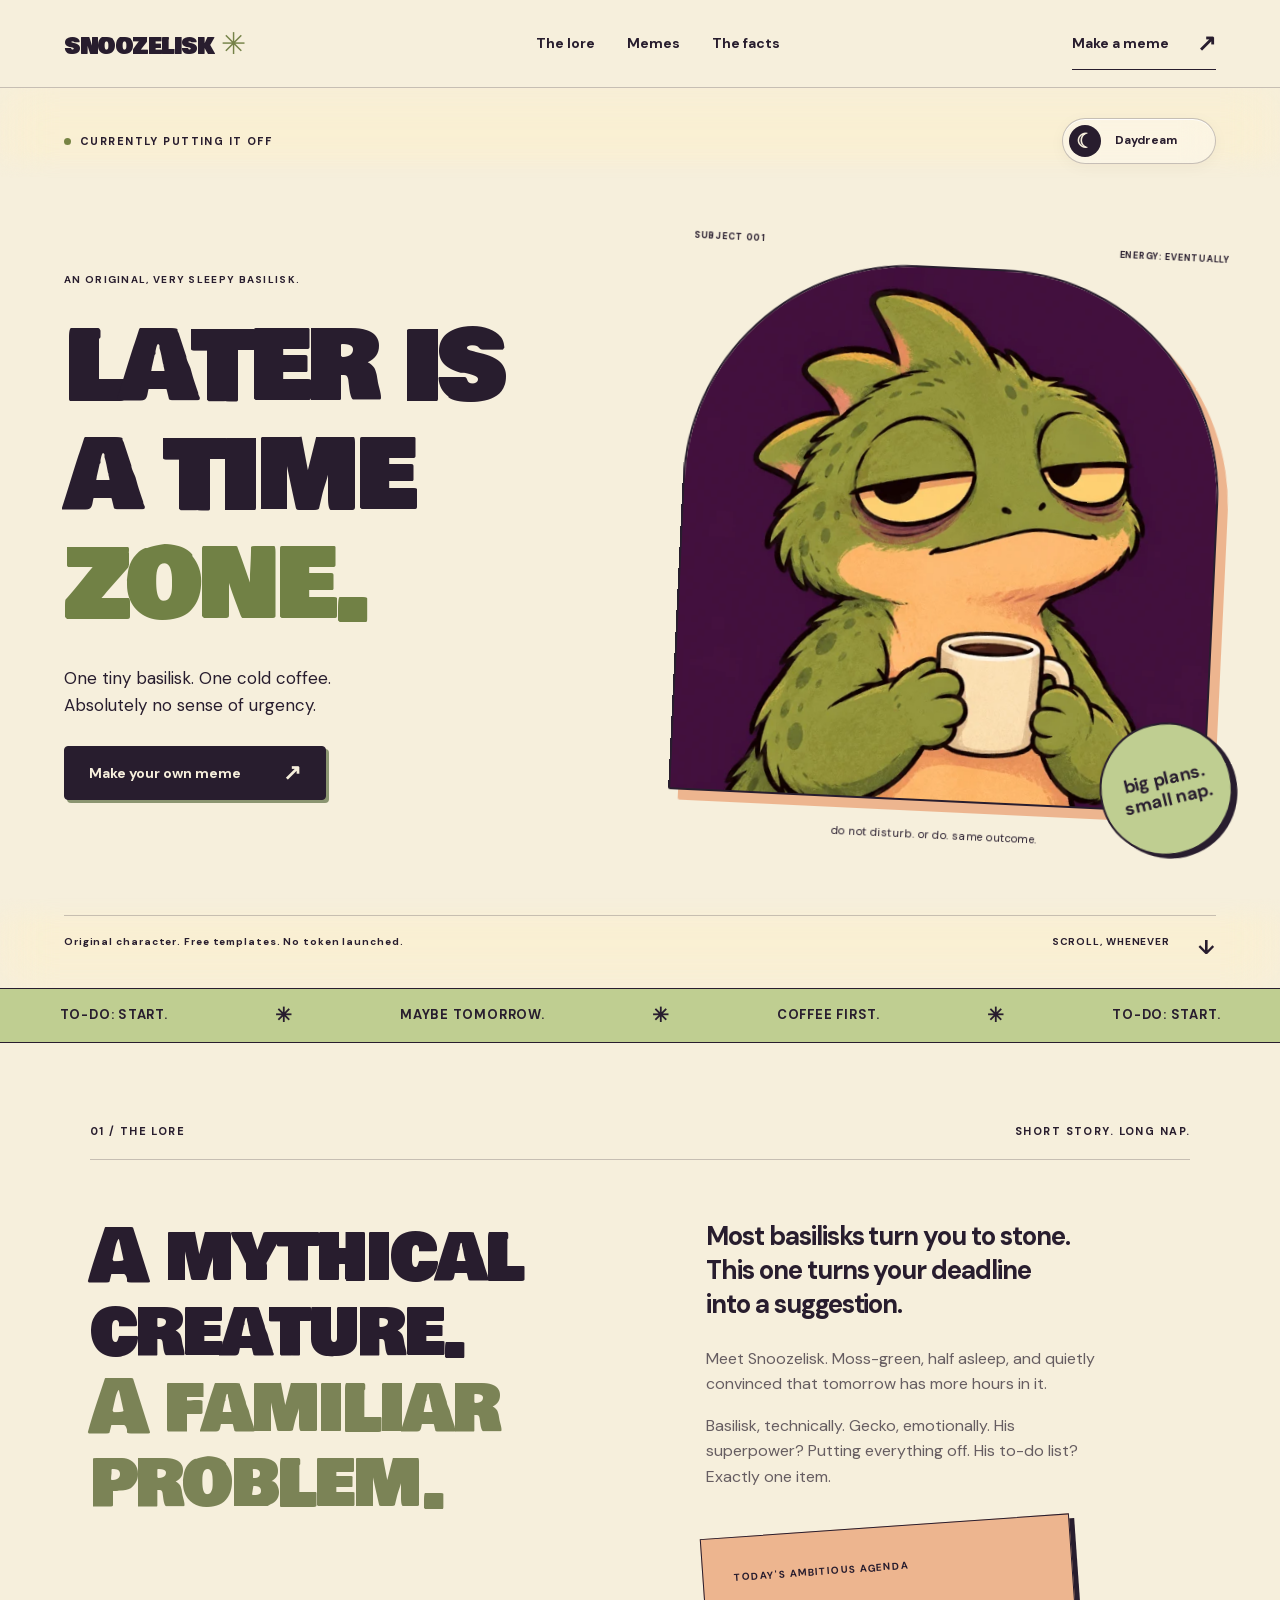
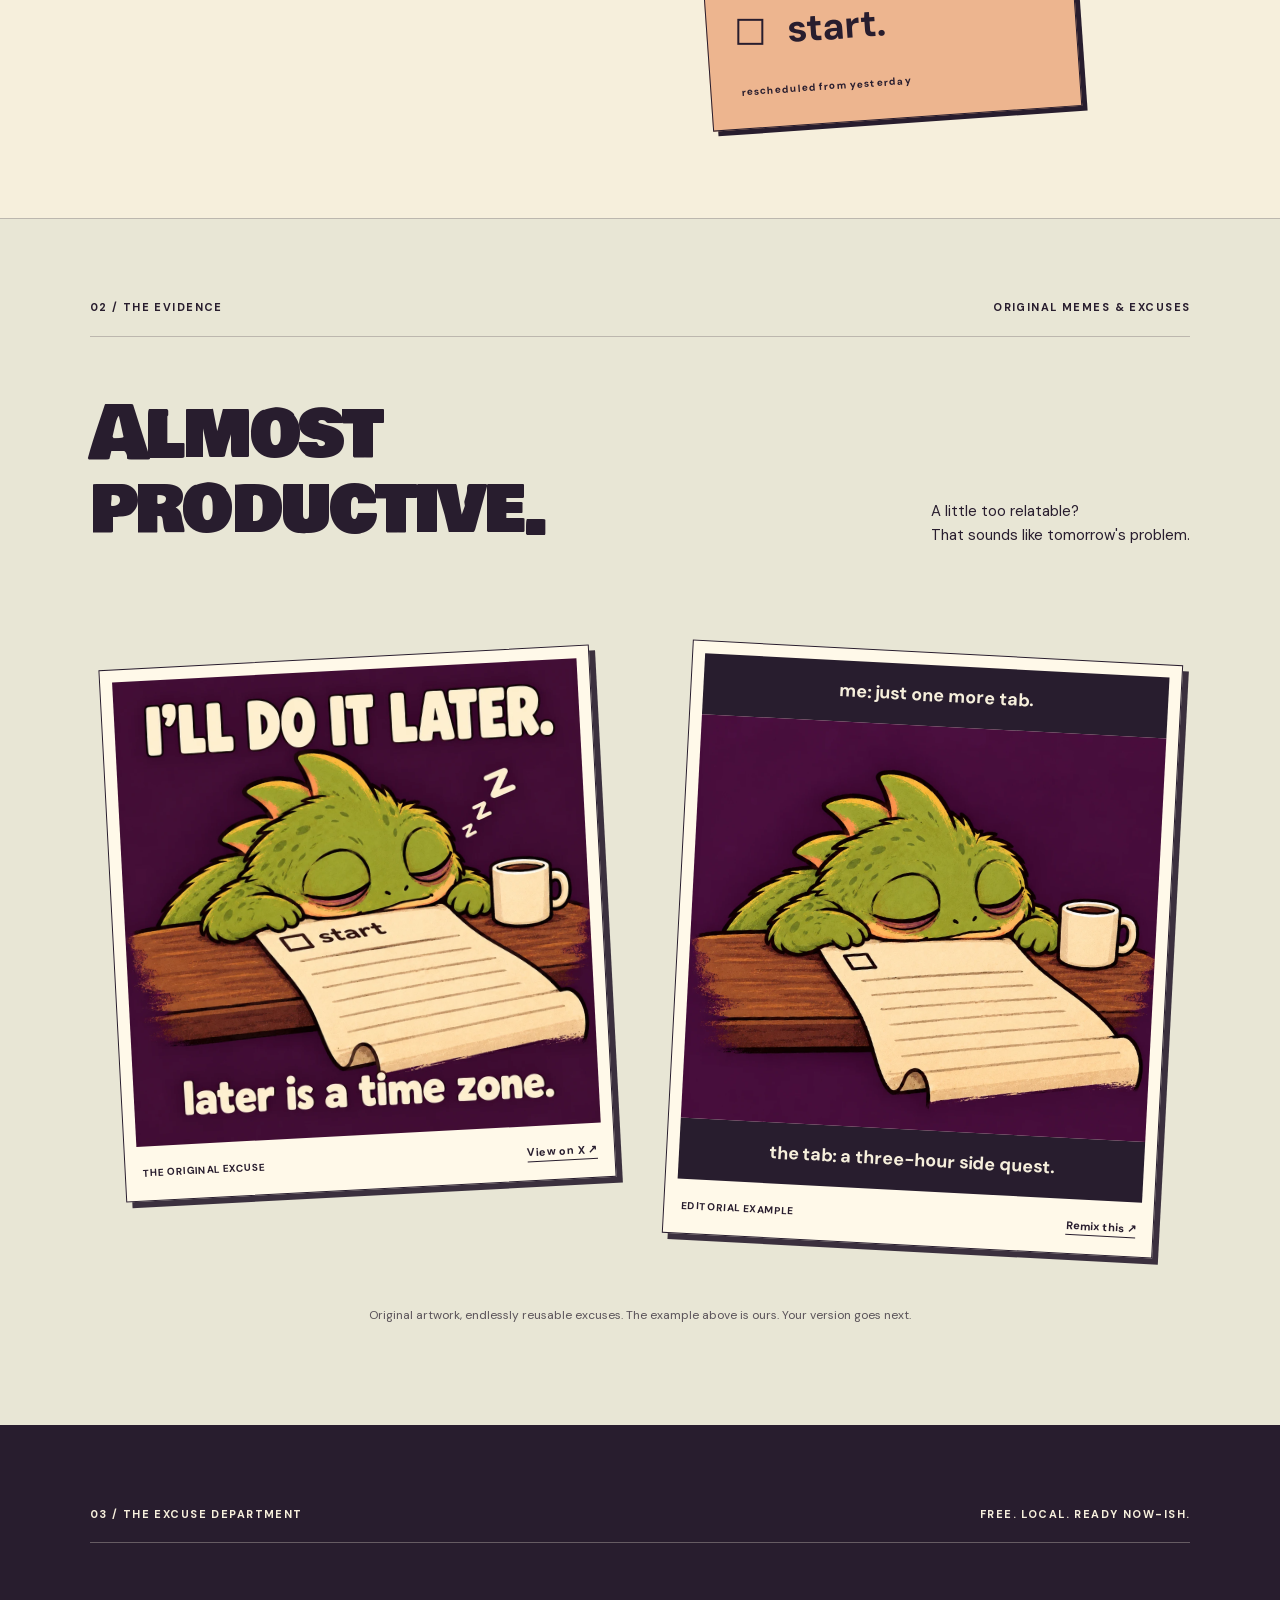
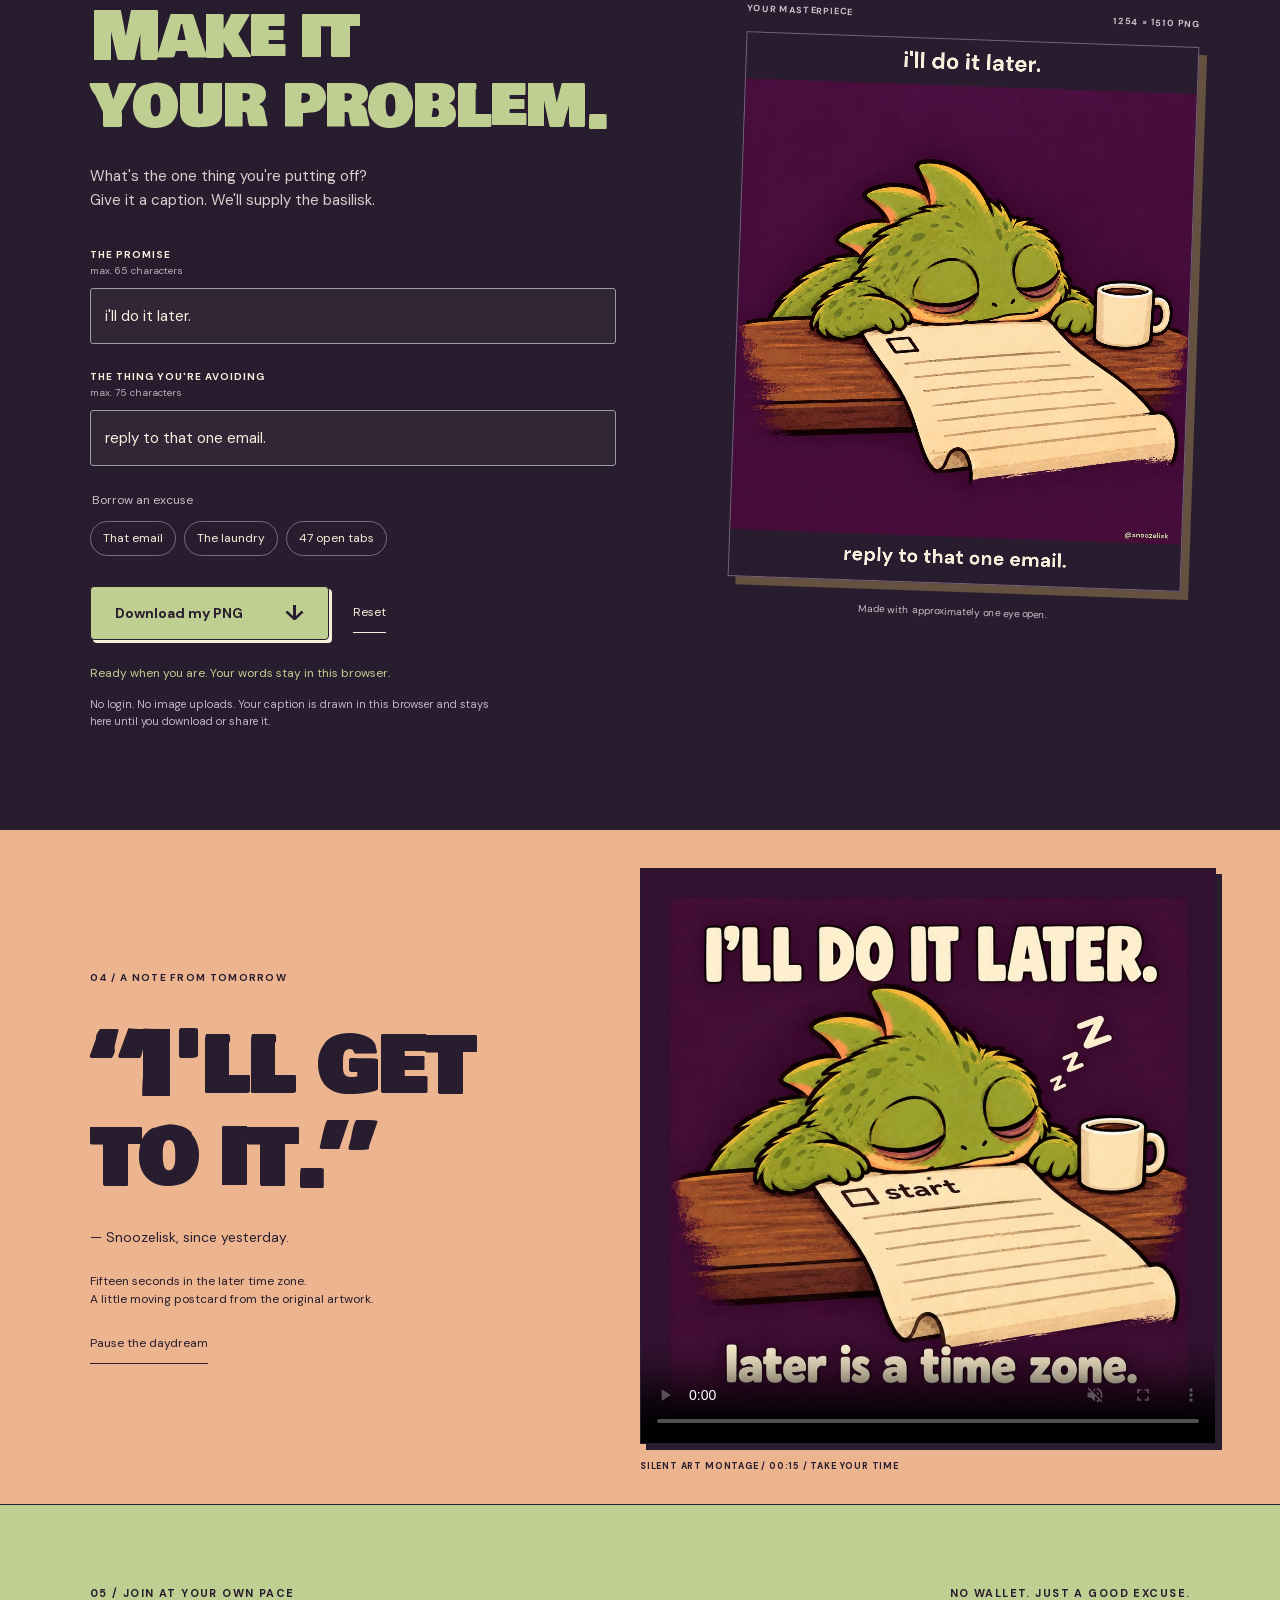
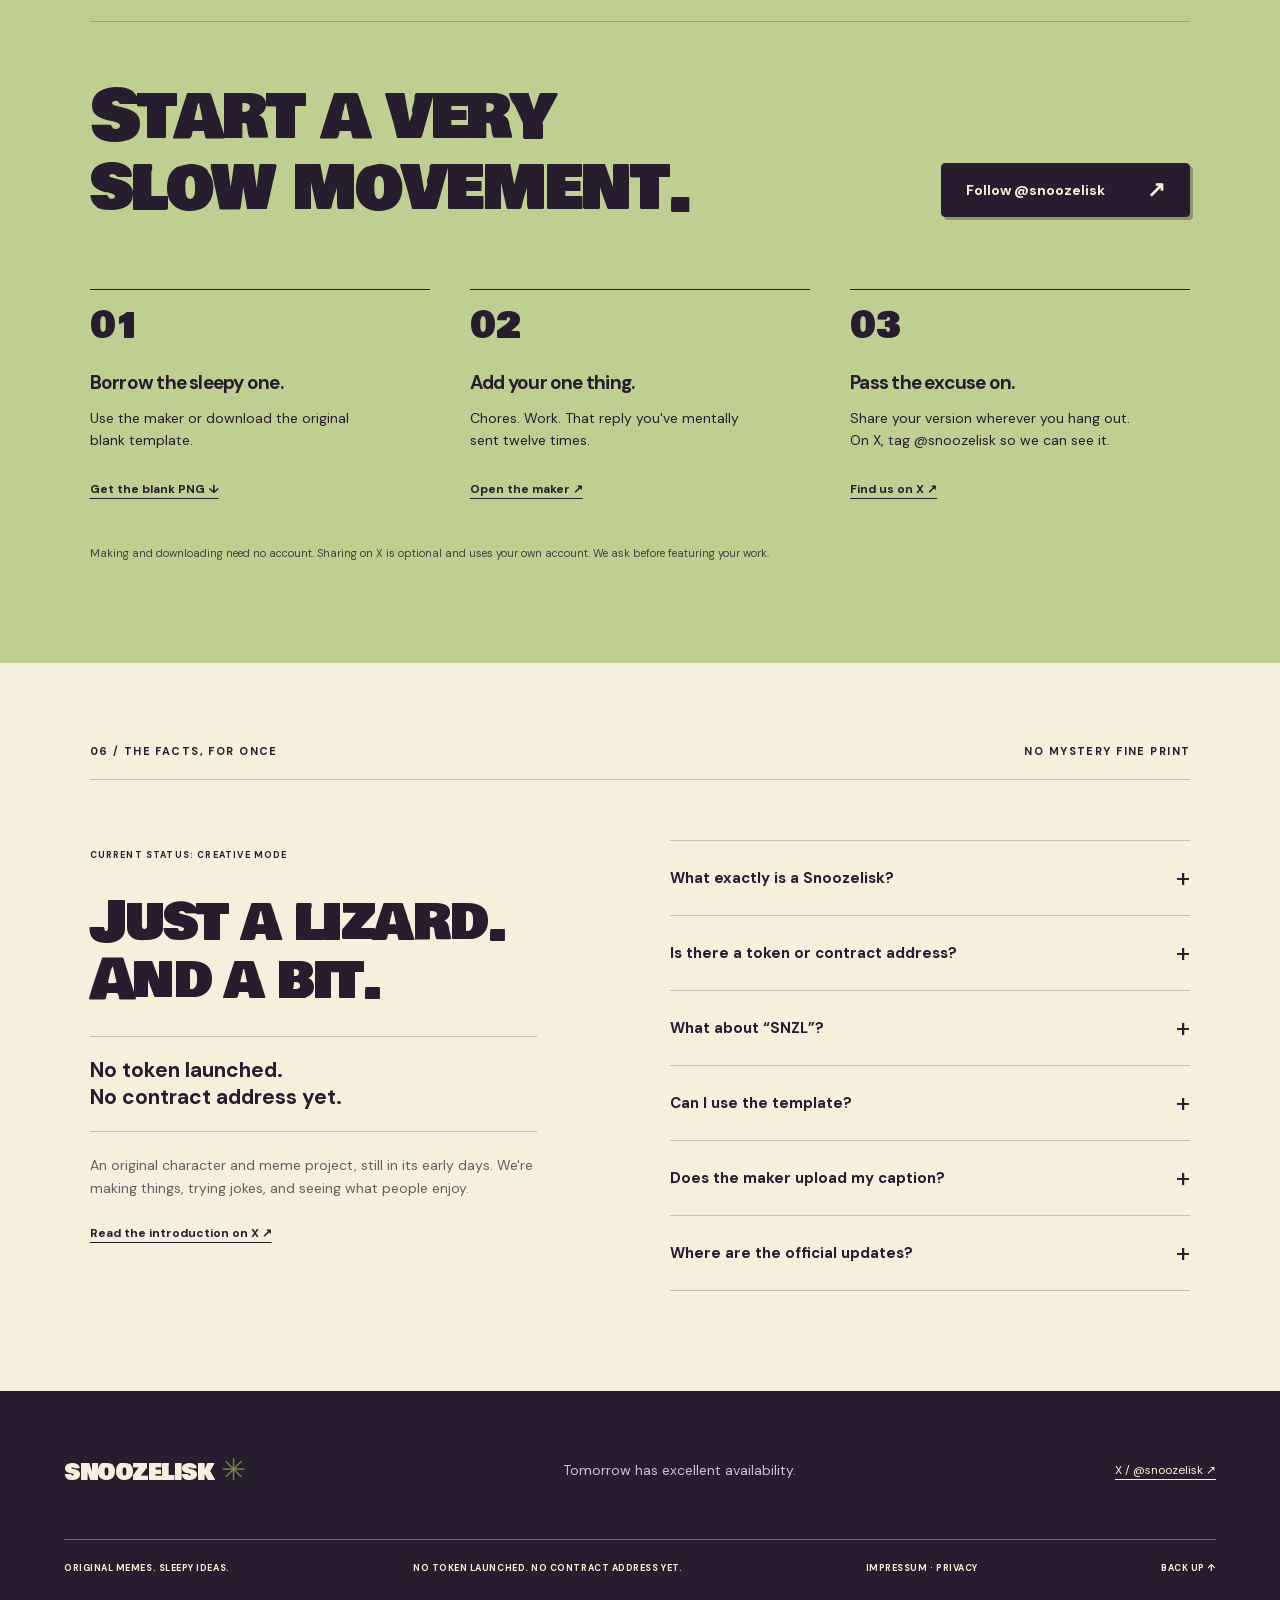
==== commit b3641af5: "Fill in operator details for Impressum and privacy policy, rebuild dist Co-Authored-By: Claude Opus " ====
--- a/index.html
+++ b/index.html
@@ -68,5 +68,5 @@
 
   <section id="status" class="facts section-wrap" aria-labelledby="facts-title"><div class="section-label"><span>06 / THE FACTS, FOR ONCE</span><span>NO MYSTERY FINE PRINT</span></div><div class="facts-grid"><div class="status-card"><span class="eyebrow">CURRENT STATUS: CREATIVE MODE</span><h2 id="facts-title">Just a lizard.<br>And a bit.</h2><p class="status-statement">No token launched.<br>No contract address yet.</p><p>An original character and meme project, still in its early days. We're making things, trying jokes, and seeing what people enjoy.</p><a href="https://x.com/snoozelisk/status/2111719684890632673" target="_blank" rel="noopener noreferrer">Read the introduction on X ↗<span class="sr-only">, opens a new tab</span></a></div><div class="faq"><details><summary>What exactly is a Snoozelisk?</summary><p>A newly created sleepy basilisk with one superpower: postponing everything until tomorrow. Original artwork, everyday procrastination, and open meme templates.</p></details><details><summary>Is there a token or contract address?</summary><p>No. No token has been launched and no contract address exists for this project. This site has no wallet connection, token sale, or price chart. There is no promised launch date.</p></details><details><summary>What about “SNZL”?</summary><p>SNZL is only a possible ticker idea. It does not identify a launched Snoozelisk token. A name or ticker alone is never an official project announcement.</p></details><details><summary>Can I use the template?</summary><p>Yes, make and share your own Snoozelisk memes with these templates. Credit @snoozelisk and don't imply official endorsement. For commercial use, contact the project through the official X account first.</p></details><details><summary>Does the maker upload my caption?</summary><p>No. The maker draws the image locally in your browser. There is no login, upload endpoint, or analytics script. Only downloading creates a file on your device. The hosting platform may process operational access data.</p></details><details><summary>Where are the official updates?</summary><p>On <a href="https://x.com/snoozelisk" target="_blank" rel="noopener noreferrer">@snoozelisk on X<span class="sr-only">, opens a new tab</span></a>. We don't announce updates through unsolicited DMs. This page makes no claims about popularity, partnerships, or future returns.</p></details></div></div></section>
 </main>
-<footer class="site-footer"><div class="footer-top"><a class="wordmark" href="#">snoozelisk<span aria-hidden="true">✳</span></a><p>Tomorrow has excellent availability.</p><a href="https://x.com/snoozelisk" target="_blank" rel="noopener noreferrer">X / @snoozelisk ↗<span class="sr-only">, opens a new tab</span></a></div><div class="footer-bottom"><span>ORIGINAL MEMES. SLEEPY IDEAS.</span><span>NO TOKEN LAUNCHED. NO CONTRACT ADDRESS YET.</span><a href="#main">BACK UP ↑</a></div></footer>
+<footer class="site-footer"><div class="footer-top"><a class="wordmark" href="#">snoozelisk<span aria-hidden="true">✳</span></a><p>Tomorrow has excellent availability.</p><a href="https://x.com/snoozelisk" target="_blank" rel="noopener noreferrer">X / @snoozelisk ↗<span class="sr-only">, opens a new tab</span></a></div><div class="footer-bottom"><span>ORIGINAL MEMES. SLEEPY IDEAS.</span><span>NO TOKEN LAUNCHED. NO CONTRACT ADDRESS YET.</span><span><a href="impressum.html">IMPRESSUM</a> · <a href="datenschutz.html">PRIVACY</a></span><a href="#main">BACK UP ↑</a></div></footer>
 </body></html>
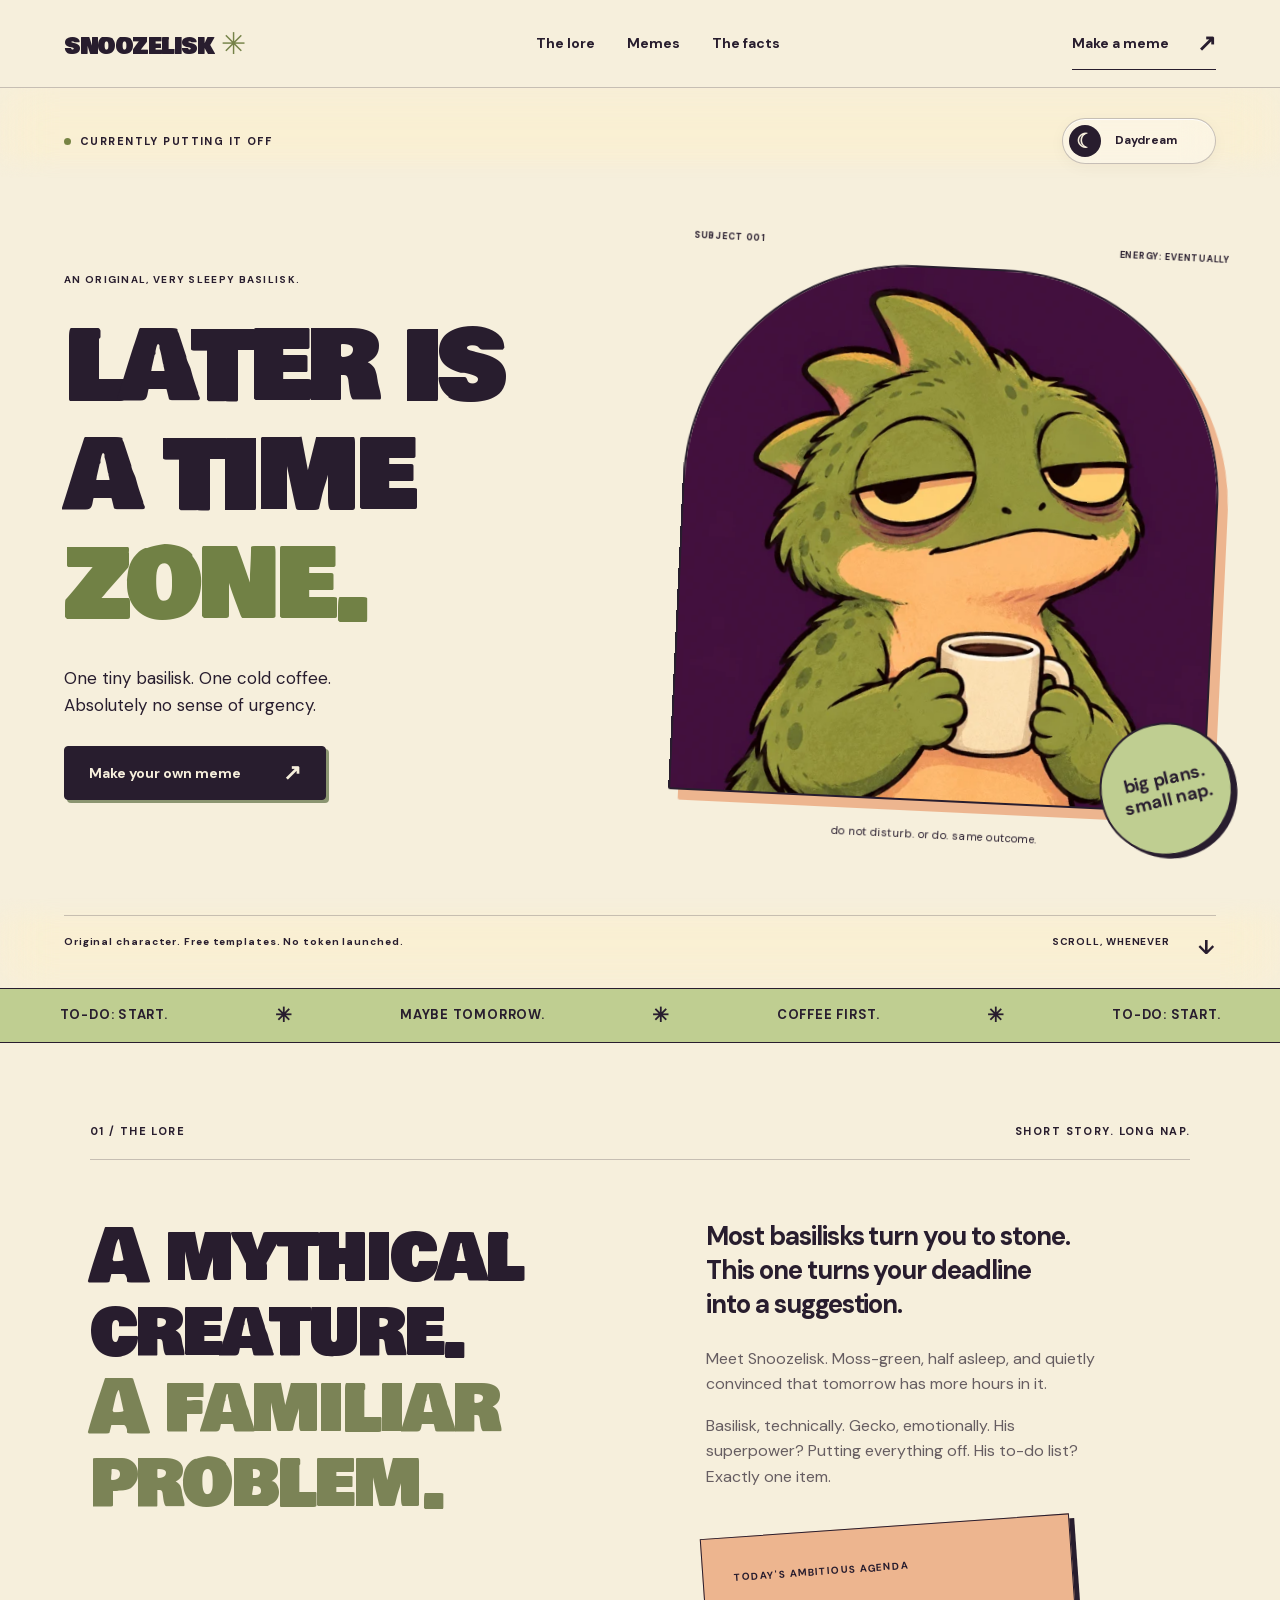
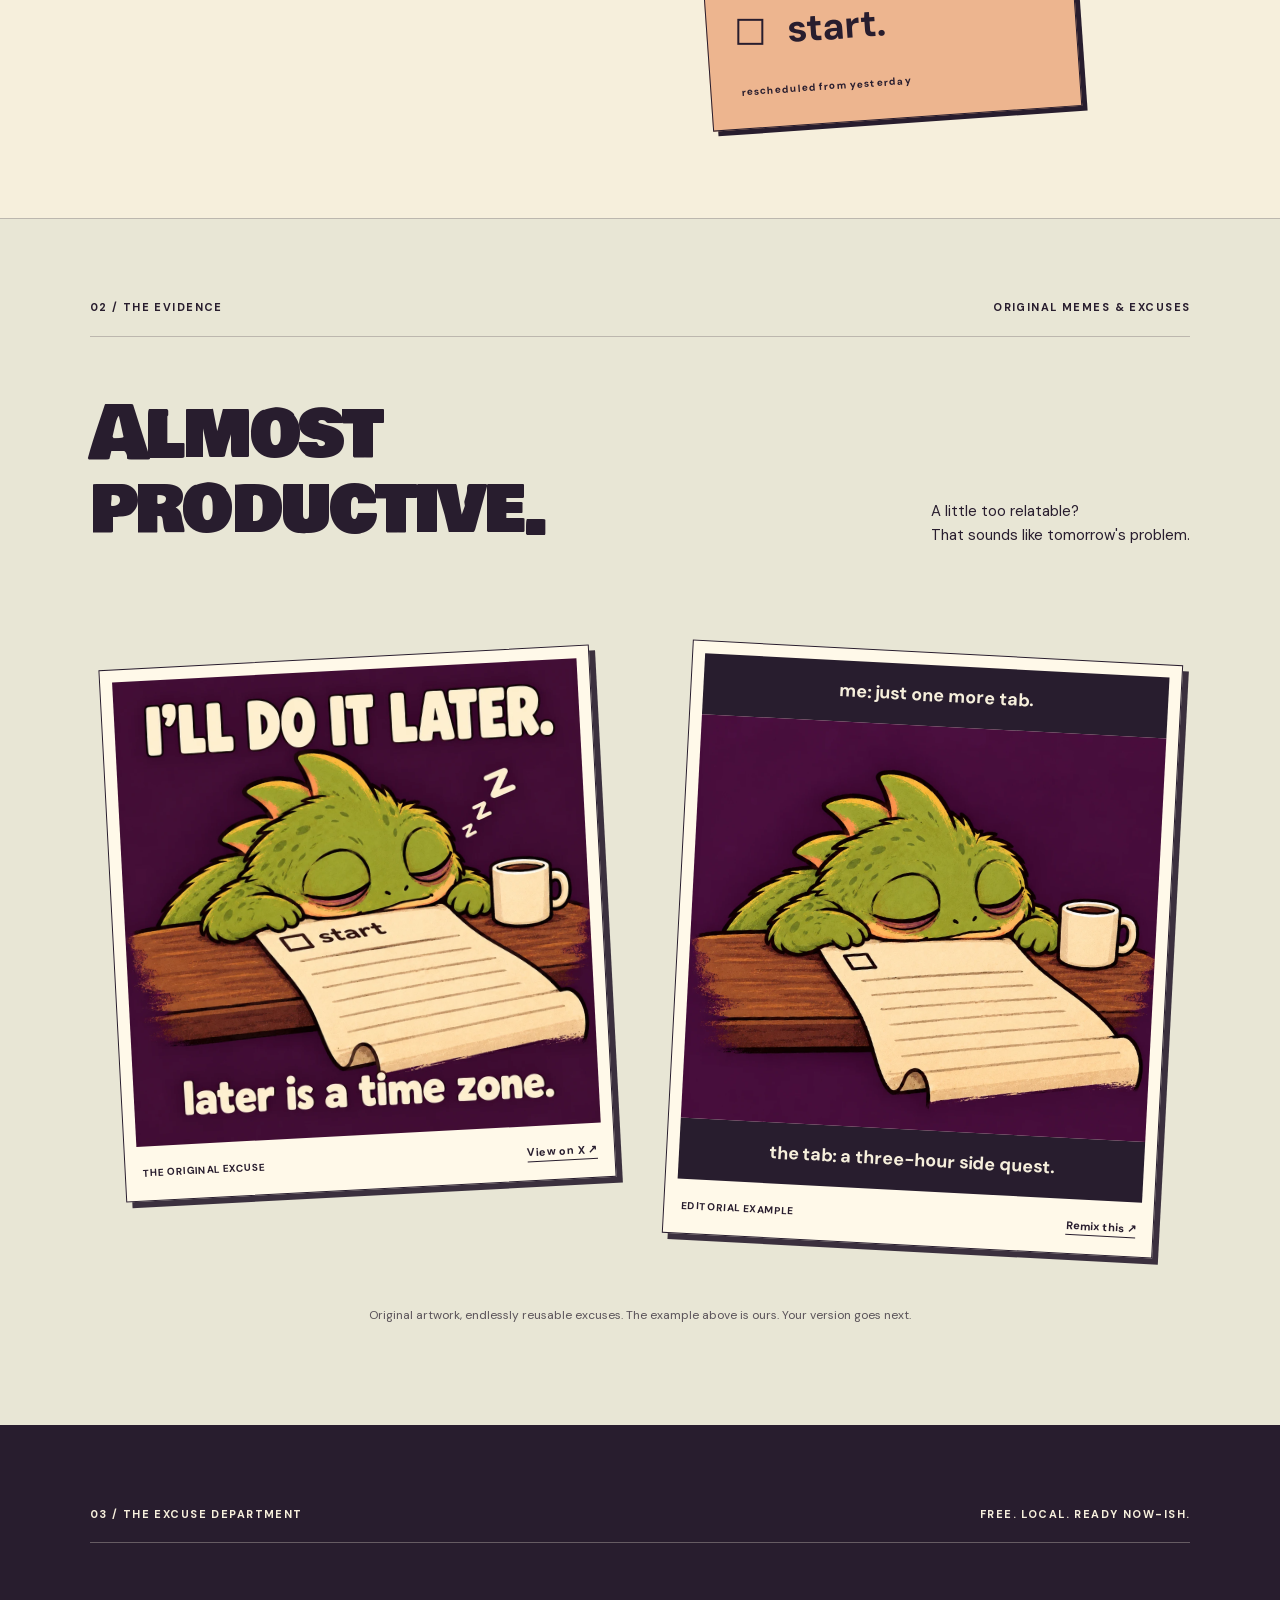
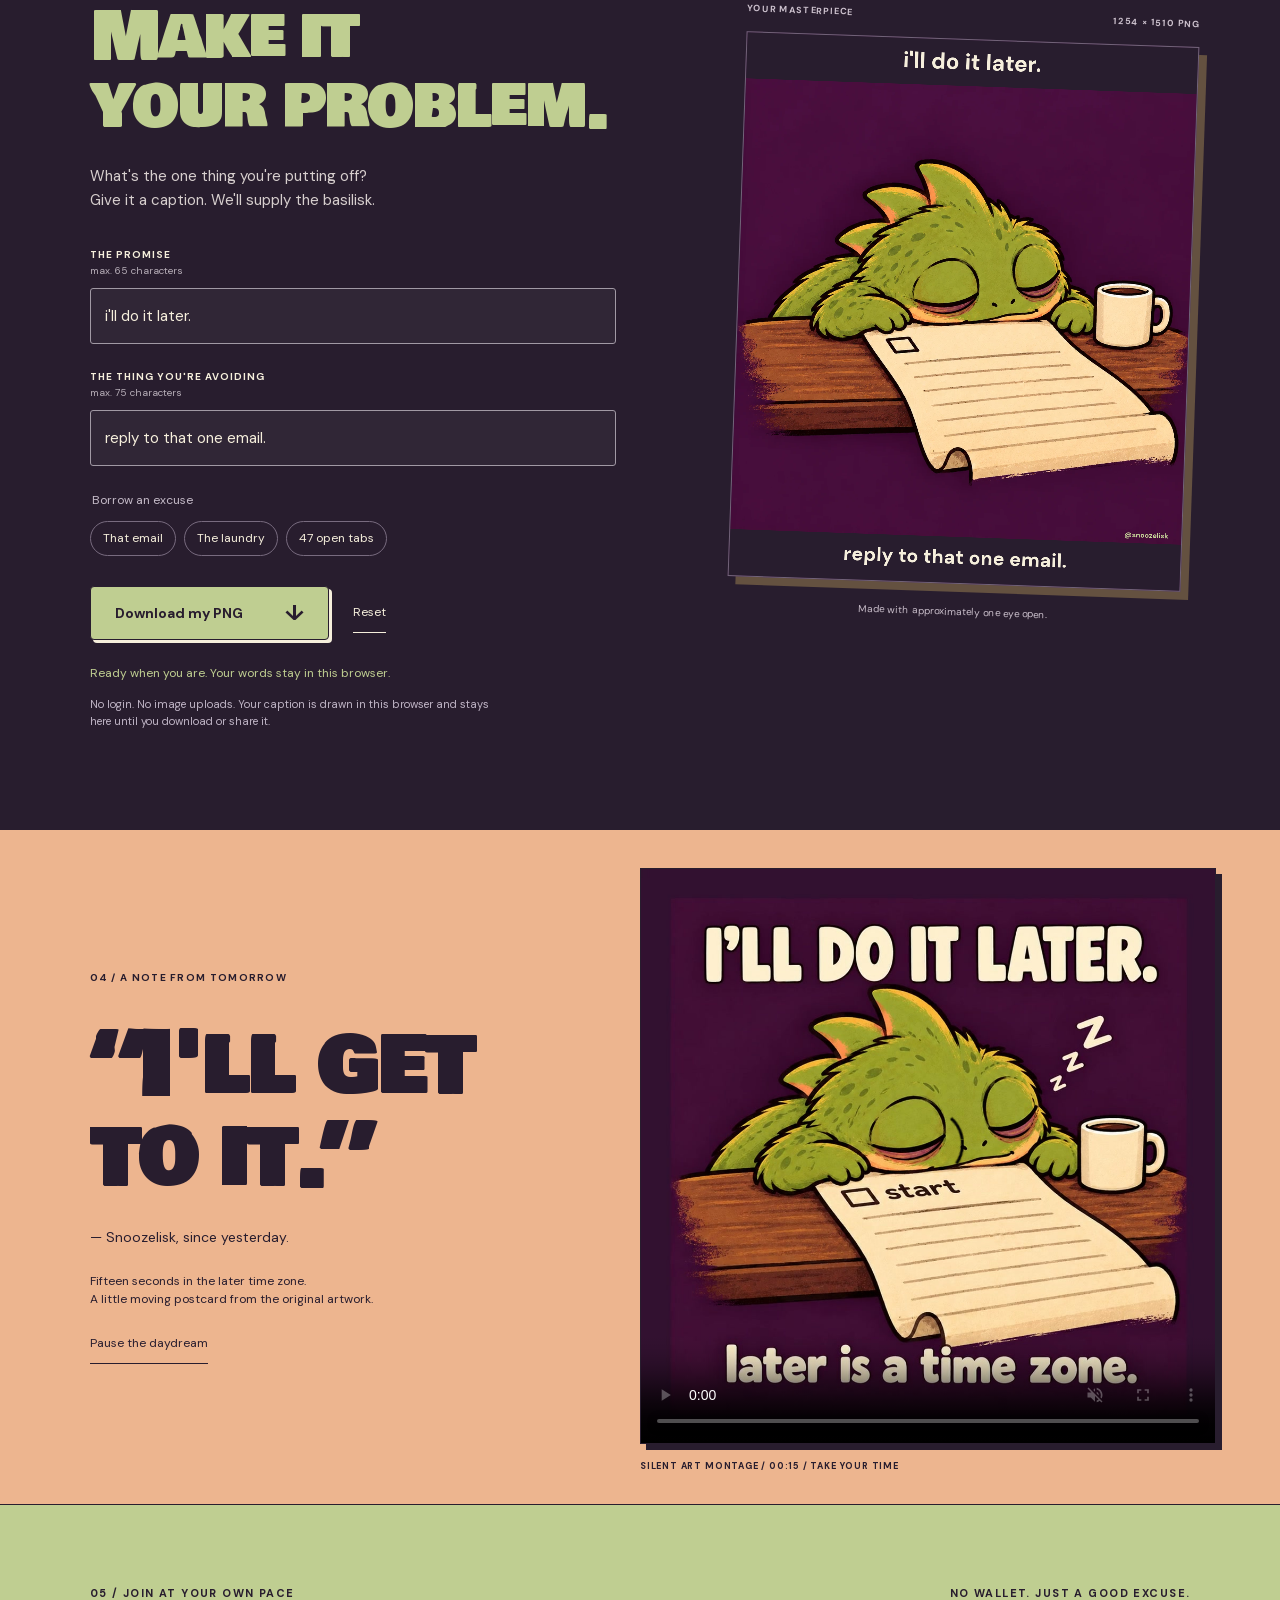
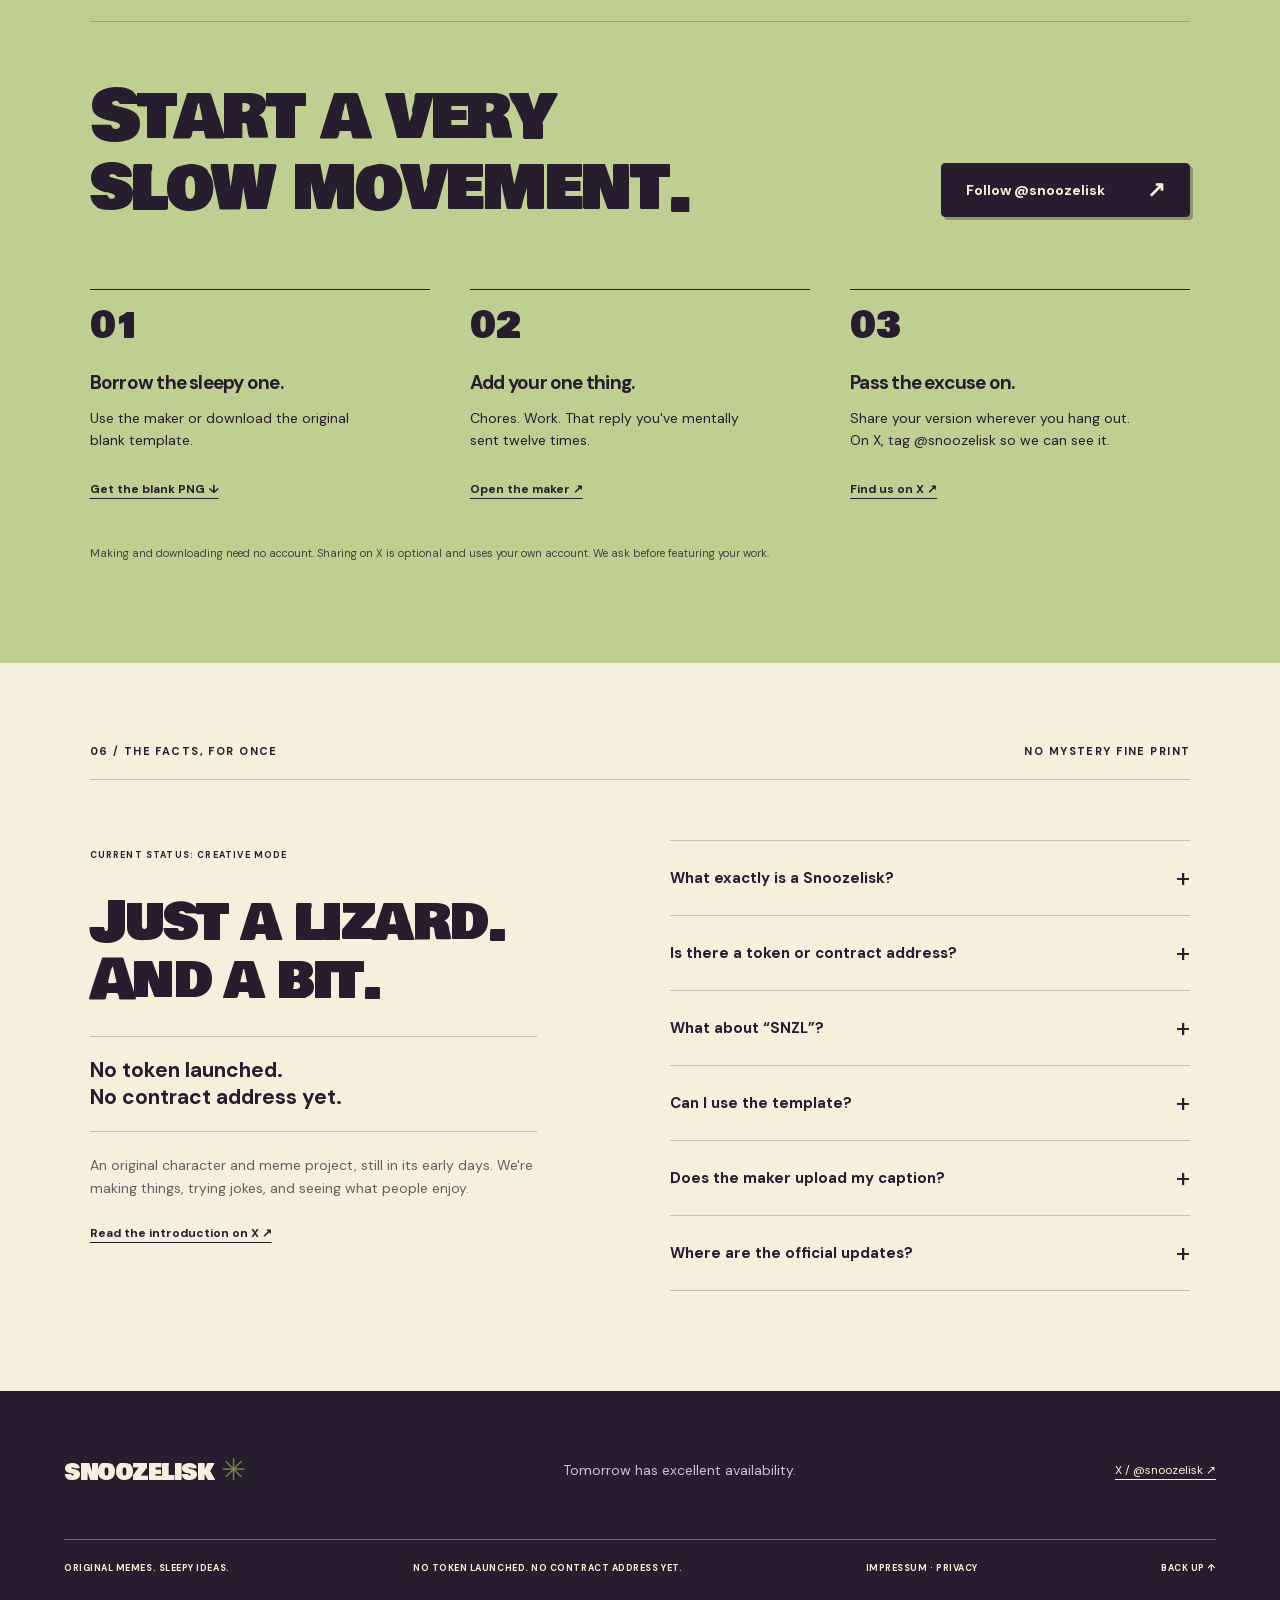
==== commit 944be68b: "Move hosting to GitHub Pages on snoozelisk.online Privacy policy names GitHub Pages as host, og:url " ====
--- a/index.html
+++ b/index.html
@@ -9,8 +9,8 @@
   <meta property="og:title" content="SNOOZELISK — later is a time zone.">
   <meta property="og:description" content="Original memes. Sleepy ideas. Make your own version. No token launched. No contract address yet.">
   <meta property="og:type" content="website">
-  <meta property="og:url" content="https://snoozelisk.wittybead16.chatgpt.site">
-  <meta property="og:image" content="https://snoozelisk.wittybead16.chatgpt.site/assets/images/banner.webp">
+  <meta property="og:url" content="https://snoozelisk.online">
+  <meta property="og:image" content="https://snoozelisk.online/assets/images/banner.webp">
   <meta name="twitter:card" content="summary_large_image">
   <meta name="twitter:site" content="@snoozelisk">
   <link rel="icon" href="assets/images/favicon.png" type="image/png">
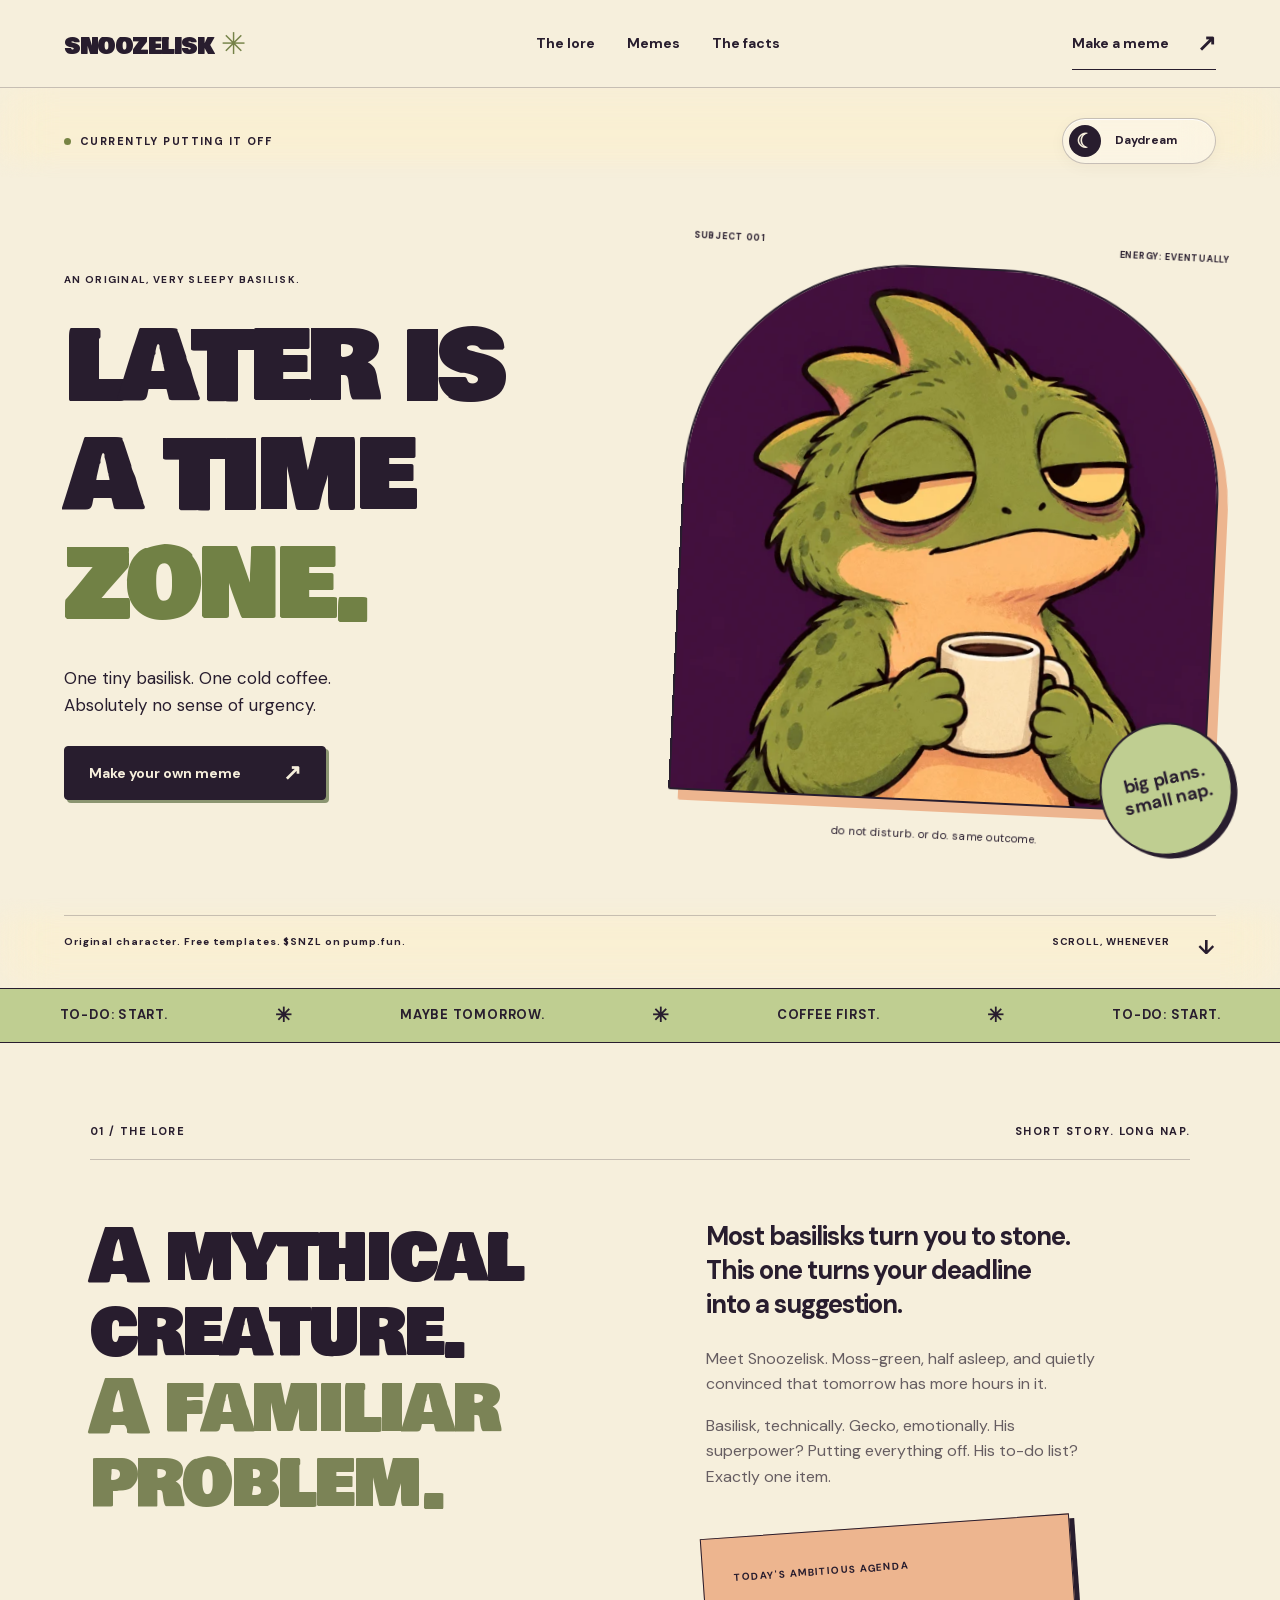
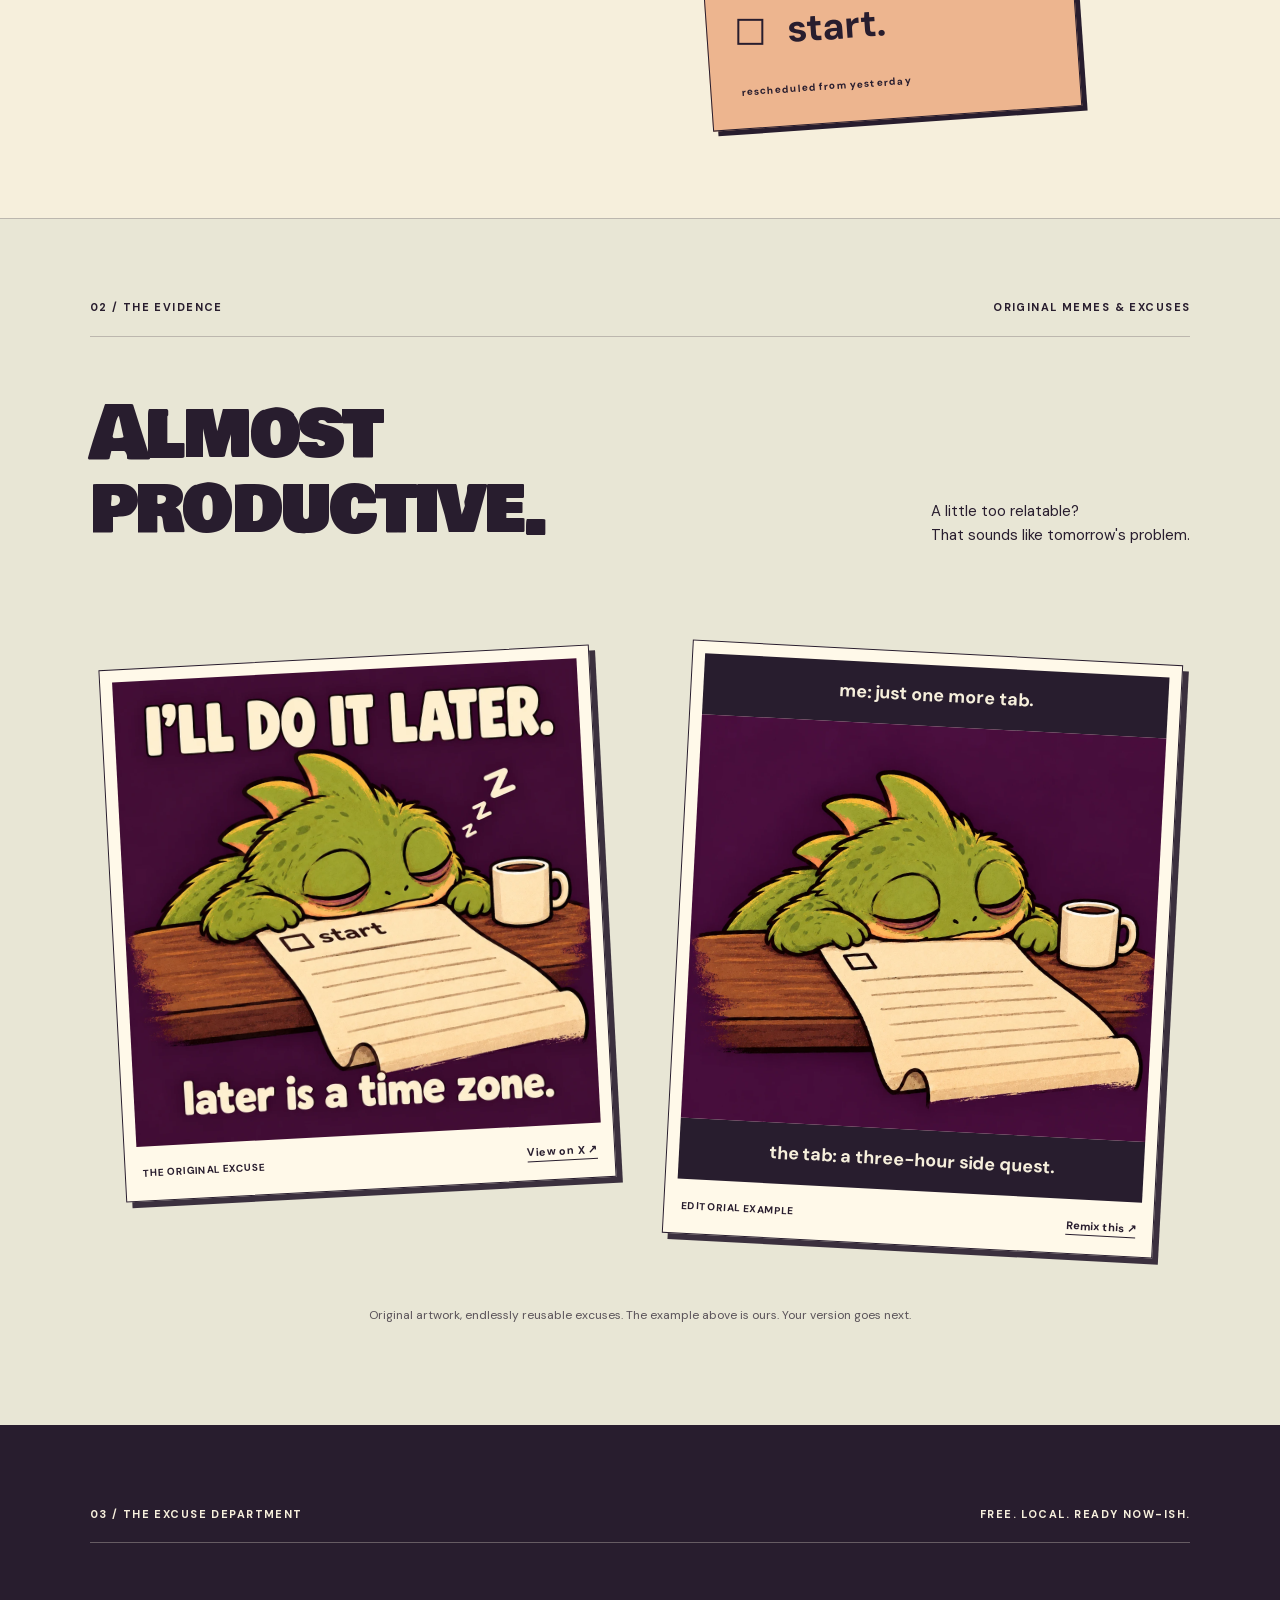
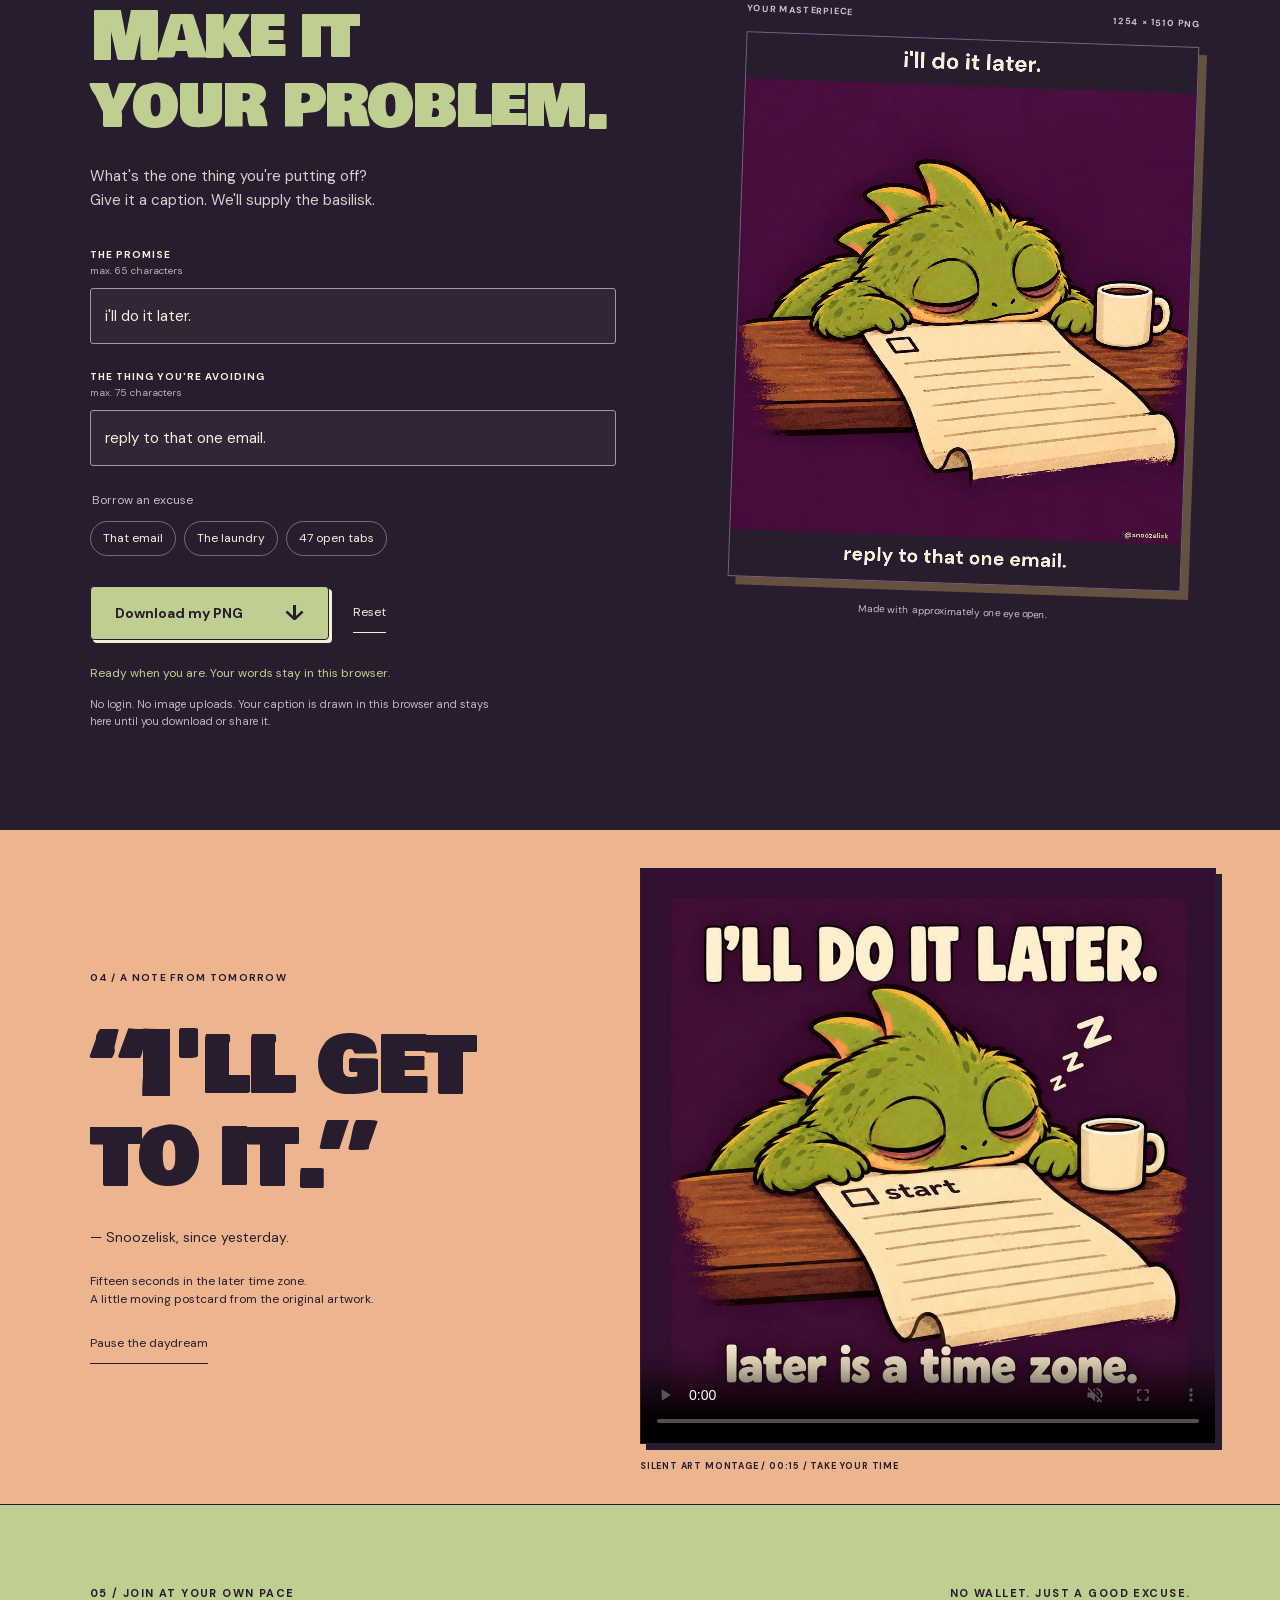
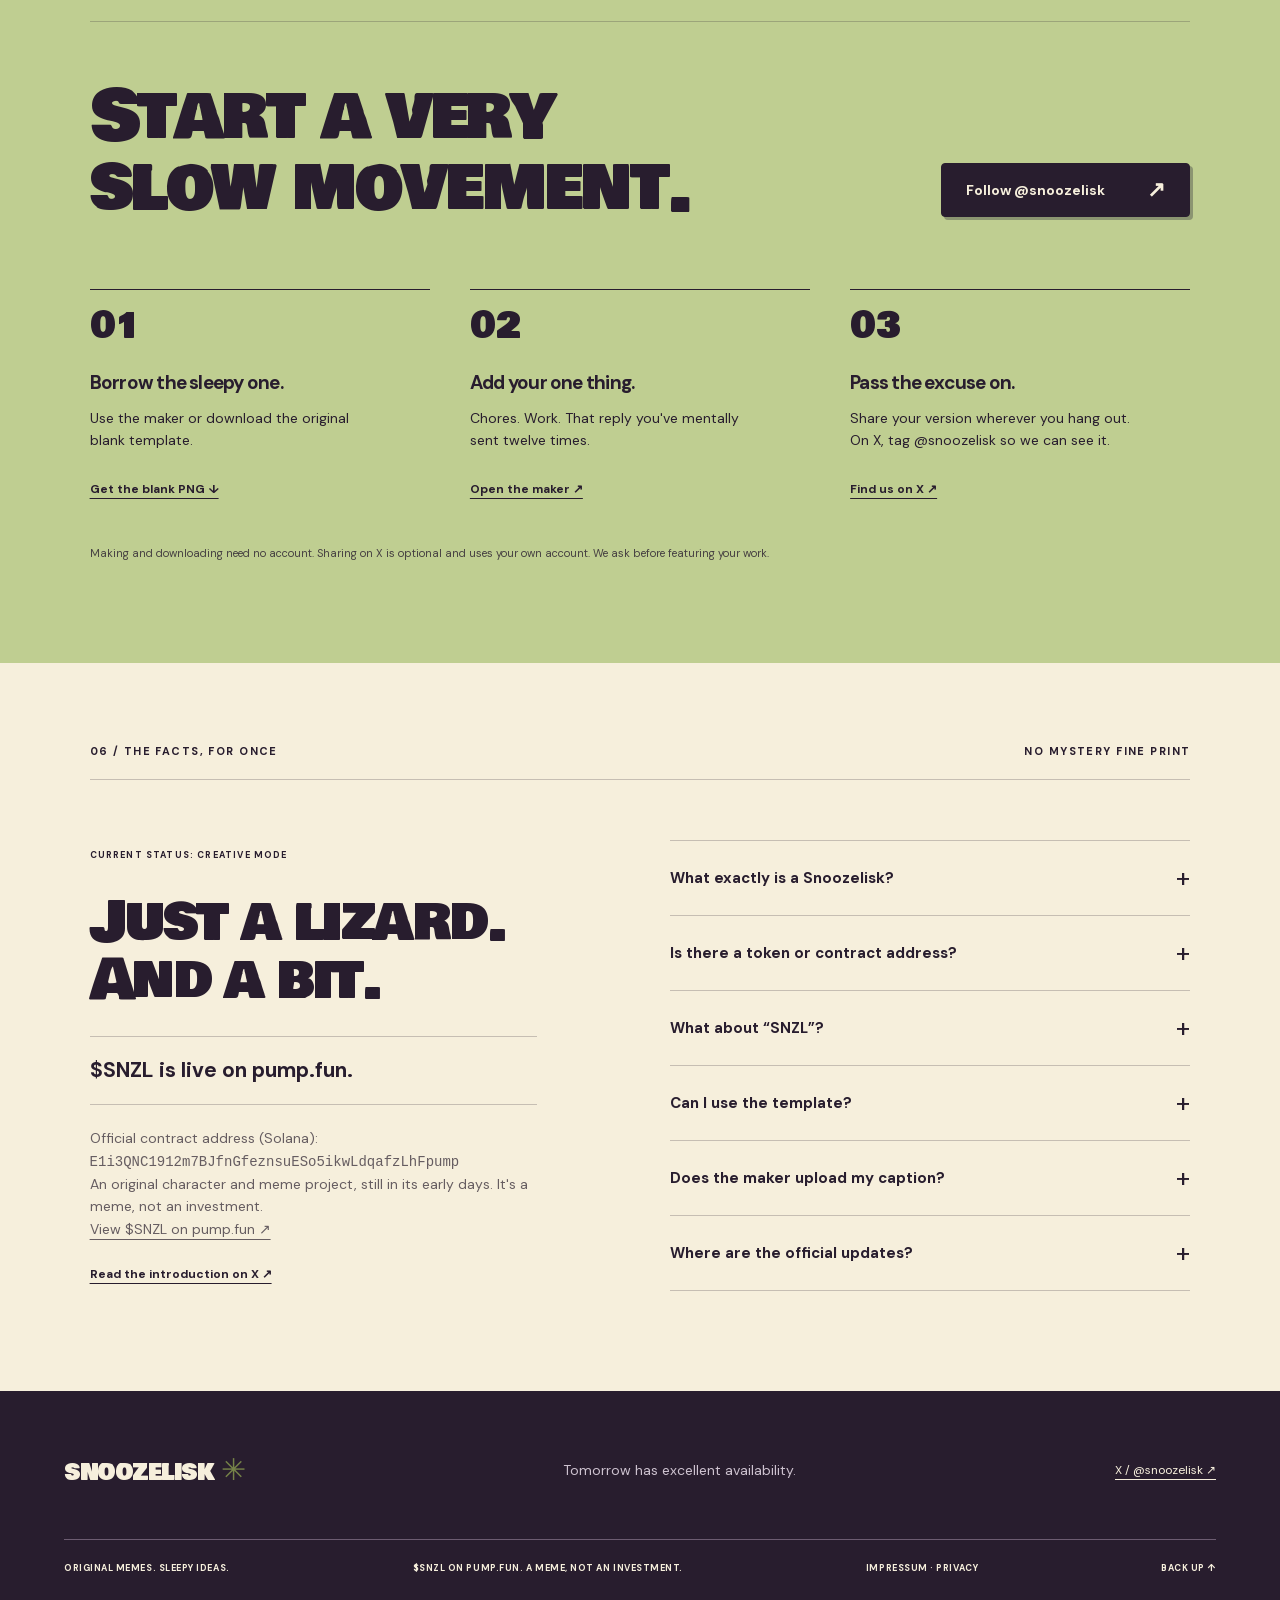
==== commit 83332aac: "Deploy 370ac0a: announce SNZL launch" ====
--- a/index.html
+++ b/index.html
@@ -5,9 +5,9 @@
   <meta name="viewport" content="width=device-width, initial-scale=1">
   <meta name="theme-color" content="#f6efdc">
   <title>SNOOZELISK — later is a time zone.</title>
-  <meta name="description" content="Meet the basilisk that puts everything off until tomorrow. Original memes, sleepy ideas, and a free local meme maker. No token launched.">
+  <meta name="description" content="Meet the basilisk that puts everything off until tomorrow. Original memes, sleepy ideas, and a free local meme maker. $SNZL is live on pump.fun.">
   <meta property="og:title" content="SNOOZELISK — later is a time zone.">
-  <meta property="og:description" content="Original memes. Sleepy ideas. Make your own version. No token launched. No contract address yet.">
+  <meta property="og:description" content="Original memes. Sleepy ideas. Make your own version. $SNZL is live on pump.fun.">
   <meta property="og:type" content="website">
   <meta property="og:url" content="https://snoozelisk.online">
   <meta property="og:image" content="https://snoozelisk.online/assets/images/banner.webp">
@@ -37,7 +37,7 @@
       <div class="hero-copy"><p class="eyebrow">AN ORIGINAL, VERY SLEEPY BASILISK.</p><h1 id="hero-title">later is<br>a time<br><span>zone.</span></h1><p class="hero-description">One tiny basilisk. One cold coffee.<br>Absolutely no sense of urgency.</p><a class="button button-dark" href="#maker">Make your own meme <span aria-hidden="true">↗</span></a></div>
       <div class="hero-portrait"><div class="portrait-caption"><span>SUBJECT 001</span><span>ENERGY: EVENTUALLY</span></div><img src="assets/images/avatar.webp" width="640" height="640" alt="Snoozelisk, a sleepy moss-green basilisk holding a coffee cup, with half-closed eyes and a peach belly." fetchpriority="high"><span class="hero-sticker">big plans.<br>small nap.</span><p>do not disturb. or do. same outcome.</p></div>
     </div>
-    <div class="hero-bottom"><p>Original character. Free templates. No token launched.</p><a href="#lore">SCROLL, WHENEVER <span aria-hidden="true">↓</span></a></div>
+    <div class="hero-bottom"><p>Original character. Free templates. $SNZL on pump.fun.</p><a href="#lore">SCROLL, WHENEVER <span aria-hidden="true">↓</span></a></div>
   </section>
   <div class="ticker" aria-hidden="true"><span>TO-DO: START.</span><span>✳</span><span>MAYBE TOMORROW.</span><span>✳</span><span>COFFEE FIRST.</span><span>✳</span><span>TO-DO: START.</span></div>
 
@@ -66,7 +66,7 @@
 
   <section id="join" class="join section-wrap" aria-labelledby="join-title"><div class="section-label"><span>05 / JOIN AT YOUR OWN PACE</span><span>NO WALLET. JUST A GOOD EXCUSE.</span></div><div class="join-top"><h2 id="join-title">Start a very<br>slow movement.</h2><a class="button button-dark" href="https://x.com/snoozelisk" target="_blank" rel="noopener noreferrer">Follow @snoozelisk <span aria-hidden="true">↗</span><span class="sr-only"> on X, opens a new tab</span></a></div><ol class="join-steps"><li><span>01</span><h3>Borrow the sleepy one.</h3><p>Use the maker or download the original blank template.</p><a href="assets/images/snoozelisk-template.png" download>Get the blank PNG ↓</a></li><li><span>02</span><h3>Add your one thing.</h3><p>Chores. Work. That reply you've mentally sent twelve times.</p><a href="#maker">Open the maker ↗</a></li><li><span>03</span><h3>Pass the excuse on.</h3><p>Share your version wherever you hang out. On X, tag @snoozelisk so we can see it.</p><a href="https://x.com/snoozelisk" target="_blank" rel="noopener noreferrer">Find us on X ↗<span class="sr-only">, opens a new tab</span></a></li></ol><p class="join-foot">Making and downloading need no account. Sharing on X is optional and uses your own account. We ask before featuring your work.</p></section>
 
-  <section id="status" class="facts section-wrap" aria-labelledby="facts-title"><div class="section-label"><span>06 / THE FACTS, FOR ONCE</span><span>NO MYSTERY FINE PRINT</span></div><div class="facts-grid"><div class="status-card"><span class="eyebrow">CURRENT STATUS: CREATIVE MODE</span><h2 id="facts-title">Just a lizard.<br>And a bit.</h2><p class="status-statement">No token launched.<br>No contract address yet.</p><p>An original character and meme project, still in its early days. We're making things, trying jokes, and seeing what people enjoy.</p><a href="https://x.com/snoozelisk/status/2111719684890632673" target="_blank" rel="noopener noreferrer">Read the introduction on X ↗<span class="sr-only">, opens a new tab</span></a></div><div class="faq"><details><summary>What exactly is a Snoozelisk?</summary><p>A newly created sleepy basilisk with one superpower: postponing everything until tomorrow. Original artwork, everyday procrastination, and open meme templates.</p></details><details><summary>Is there a token or contract address?</summary><p>No. No token has been launched and no contract address exists for this project. This site has no wallet connection, token sale, or price chart. There is no promised launch date.</p></details><details><summary>What about “SNZL”?</summary><p>SNZL is only a possible ticker idea. It does not identify a launched Snoozelisk token. A name or ticker alone is never an official project announcement.</p></details><details><summary>Can I use the template?</summary><p>Yes, make and share your own Snoozelisk memes with these templates. Credit @snoozelisk and don't imply official endorsement. For commercial use, contact the project through the official X account first.</p></details><details><summary>Does the maker upload my caption?</summary><p>No. The maker draws the image locally in your browser. There is no login, upload endpoint, or analytics script. Only downloading creates a file on your device. The hosting platform may process operational access data.</p></details><details><summary>Where are the official updates?</summary><p>On <a href="https://x.com/snoozelisk" target="_blank" rel="noopener noreferrer">@snoozelisk on X<span class="sr-only">, opens a new tab</span></a>. We don't announce updates through unsolicited DMs. This page makes no claims about popularity, partnerships, or future returns.</p></details></div></div></section>
+  <section id="status" class="facts section-wrap" aria-labelledby="facts-title"><div class="section-label"><span>06 / THE FACTS, FOR ONCE</span><span>NO MYSTERY FINE PRINT</span></div><div class="facts-grid"><div class="status-card"><span class="eyebrow">CURRENT STATUS: CREATIVE MODE</span><h2 id="facts-title">Just a lizard.<br>And a bit.</h2><p class="status-statement">$SNZL is live on pump.fun.</p><p>Official contract address (Solana):<br><code style="word-break:break-all">E1i3QNC1912m7BJfnGfeznsuESo5ikwLdqafzLhFpump</code></p><p>An original character and meme project, still in its early days. It's a meme, not an investment.</p><p><a href="https://pump.fun/coin/E1i3QNC1912m7BJfnGfeznsuESo5ikwLdqafzLhFpump" target="_blank" rel="noopener noreferrer">View $SNZL on pump.fun ↗<span class="sr-only">, opens a new tab</span></a></p><a href="https://x.com/snoozelisk/status/2111719684890632673" target="_blank" rel="noopener noreferrer">Read the introduction on X ↗<span class="sr-only">, opens a new tab</span></a></div><div class="faq"><details><summary>What exactly is a Snoozelisk?</summary><p>A newly created sleepy basilisk with one superpower: postponing everything until tomorrow. Original artwork, everyday procrastination, and open meme templates.</p></details><details><summary>Is there a token or contract address?</summary><p>Yes. $SNZL launched on pump.fun (Solana) on 18 October 2026. The only official contract address is <code style="word-break:break-all">E1i3QNC1912m7BJfnGfeznsuESo5ikwLdqafzLhFpump</code>. Any other address is not ours. Disclosure: the creator wallet bought about $1 (≈0.04% of supply) at launch. No presale, no bundle, no team wallets. This site has no wallet connection or token sale, and nothing here is investment advice.</p></details><details><summary>What about “SNZL”?</summary><p>SNZL is the ticker of the Snoozelisk meme token on pump.fun. Copycats can use the same name or ticker, so always check the contract address above before trading.</p></details><details><summary>Can I use the template?</summary><p>Yes, make and share your own Snoozelisk memes with these templates. Credit @snoozelisk and don't imply official endorsement. For commercial use, contact the project through the official X account first.</p></details><details><summary>Does the maker upload my caption?</summary><p>No. The maker draws the image locally in your browser. There is no login, upload endpoint, or analytics script. Only downloading creates a file on your device. The hosting platform may process operational access data.</p></details><details><summary>Where are the official updates?</summary><p>On <a href="https://x.com/snoozelisk" target="_blank" rel="noopener noreferrer">@snoozelisk on X<span class="sr-only">, opens a new tab</span></a>. We don't announce updates through unsolicited DMs. This page makes no claims about popularity, partnerships, or future returns.</p></details></div></div></section>
 </main>
-<footer class="site-footer"><div class="footer-top"><a class="wordmark" href="#">snoozelisk<span aria-hidden="true">✳</span></a><p>Tomorrow has excellent availability.</p><a href="https://x.com/snoozelisk" target="_blank" rel="noopener noreferrer">X / @snoozelisk ↗<span class="sr-only">, opens a new tab</span></a></div><div class="footer-bottom"><span>ORIGINAL MEMES. SLEEPY IDEAS.</span><span>NO TOKEN LAUNCHED. NO CONTRACT ADDRESS YET.</span><span><a href="impressum.html">IMPRESSUM</a> · <a href="datenschutz.html">PRIVACY</a></span><a href="#main">BACK UP ↑</a></div></footer>
+<footer class="site-footer"><div class="footer-top"><a class="wordmark" href="#">snoozelisk<span aria-hidden="true">✳</span></a><p>Tomorrow has excellent availability.</p><a href="https://x.com/snoozelisk" target="_blank" rel="noopener noreferrer">X / @snoozelisk ↗<span class="sr-only">, opens a new tab</span></a></div><div class="footer-bottom"><span>ORIGINAL MEMES. SLEEPY IDEAS.</span><span>$SNZL ON PUMP.FUN. A MEME, NOT AN INVESTMENT.</span><span><a href="impressum.html">IMPRESSUM</a> · <a href="datenschutz.html">PRIVACY</a></span><a href="#main">BACK UP ↑</a></div></footer>
 </body></html>
